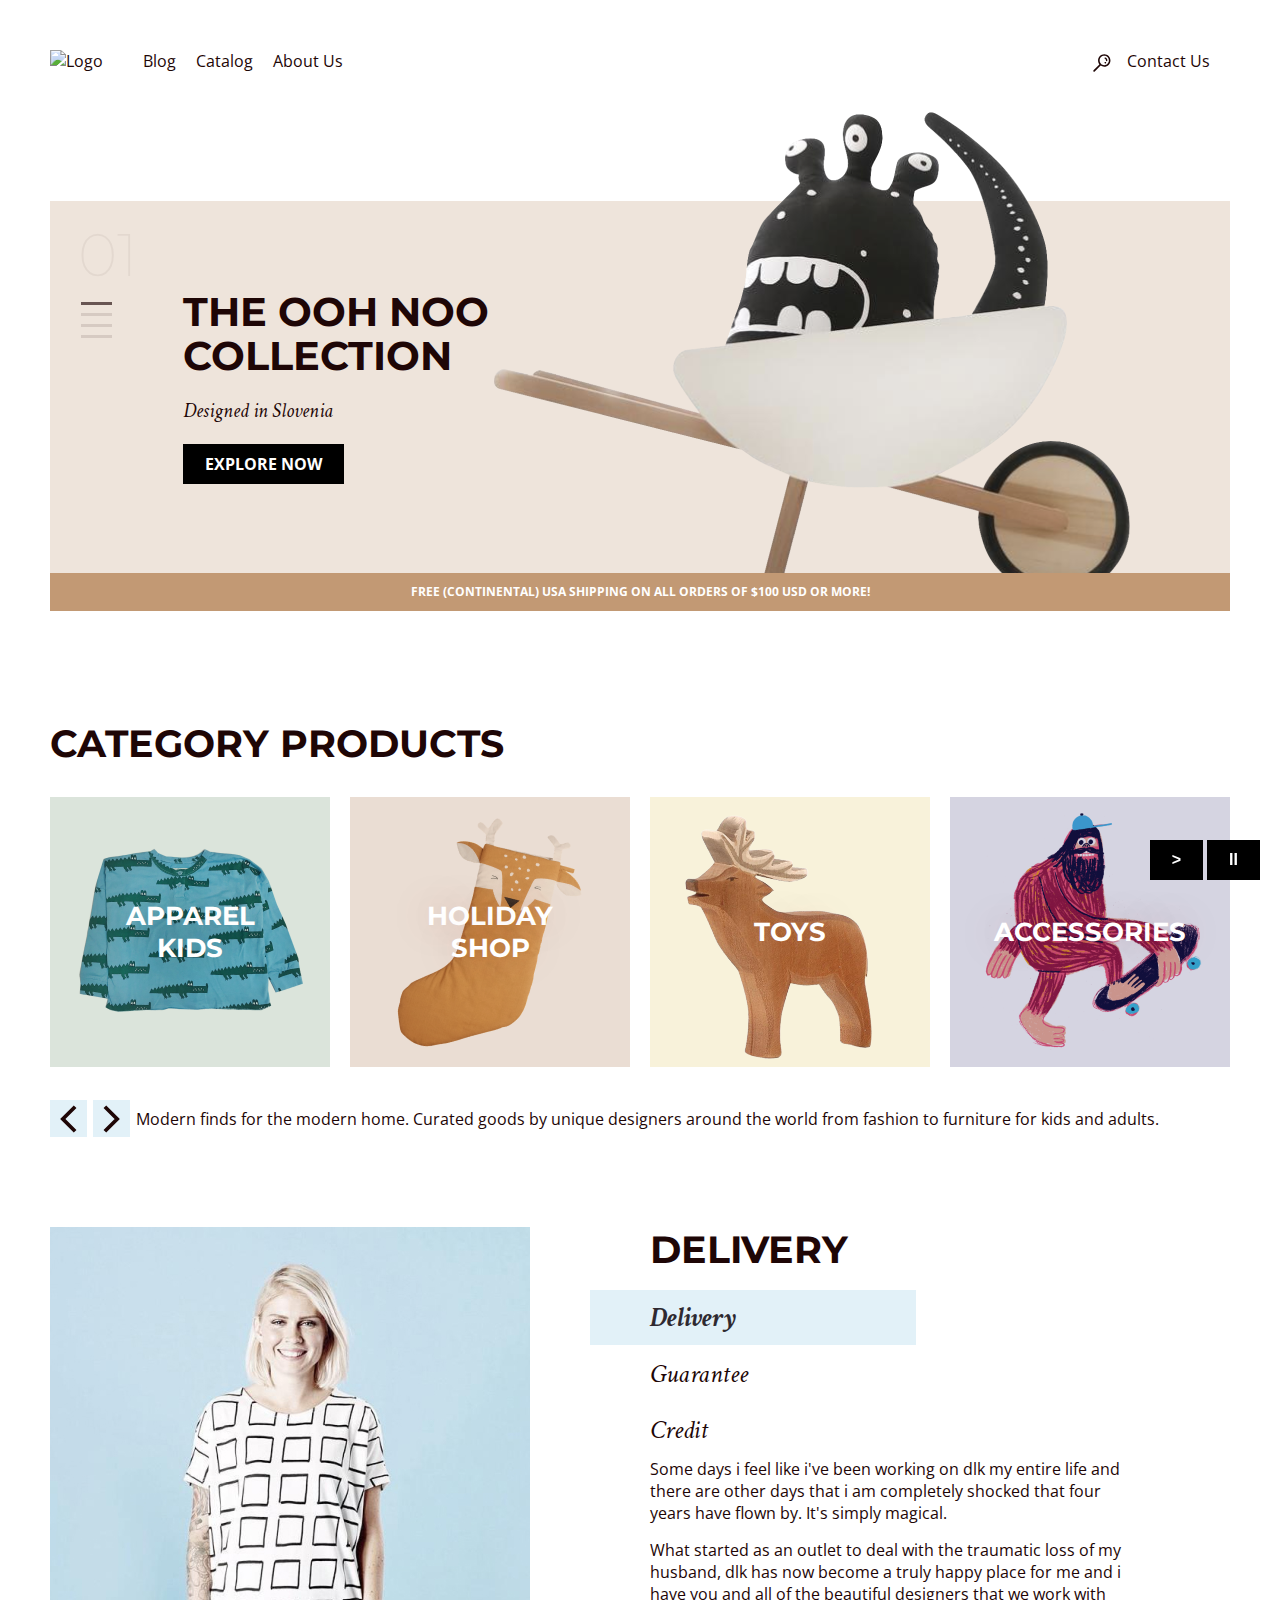
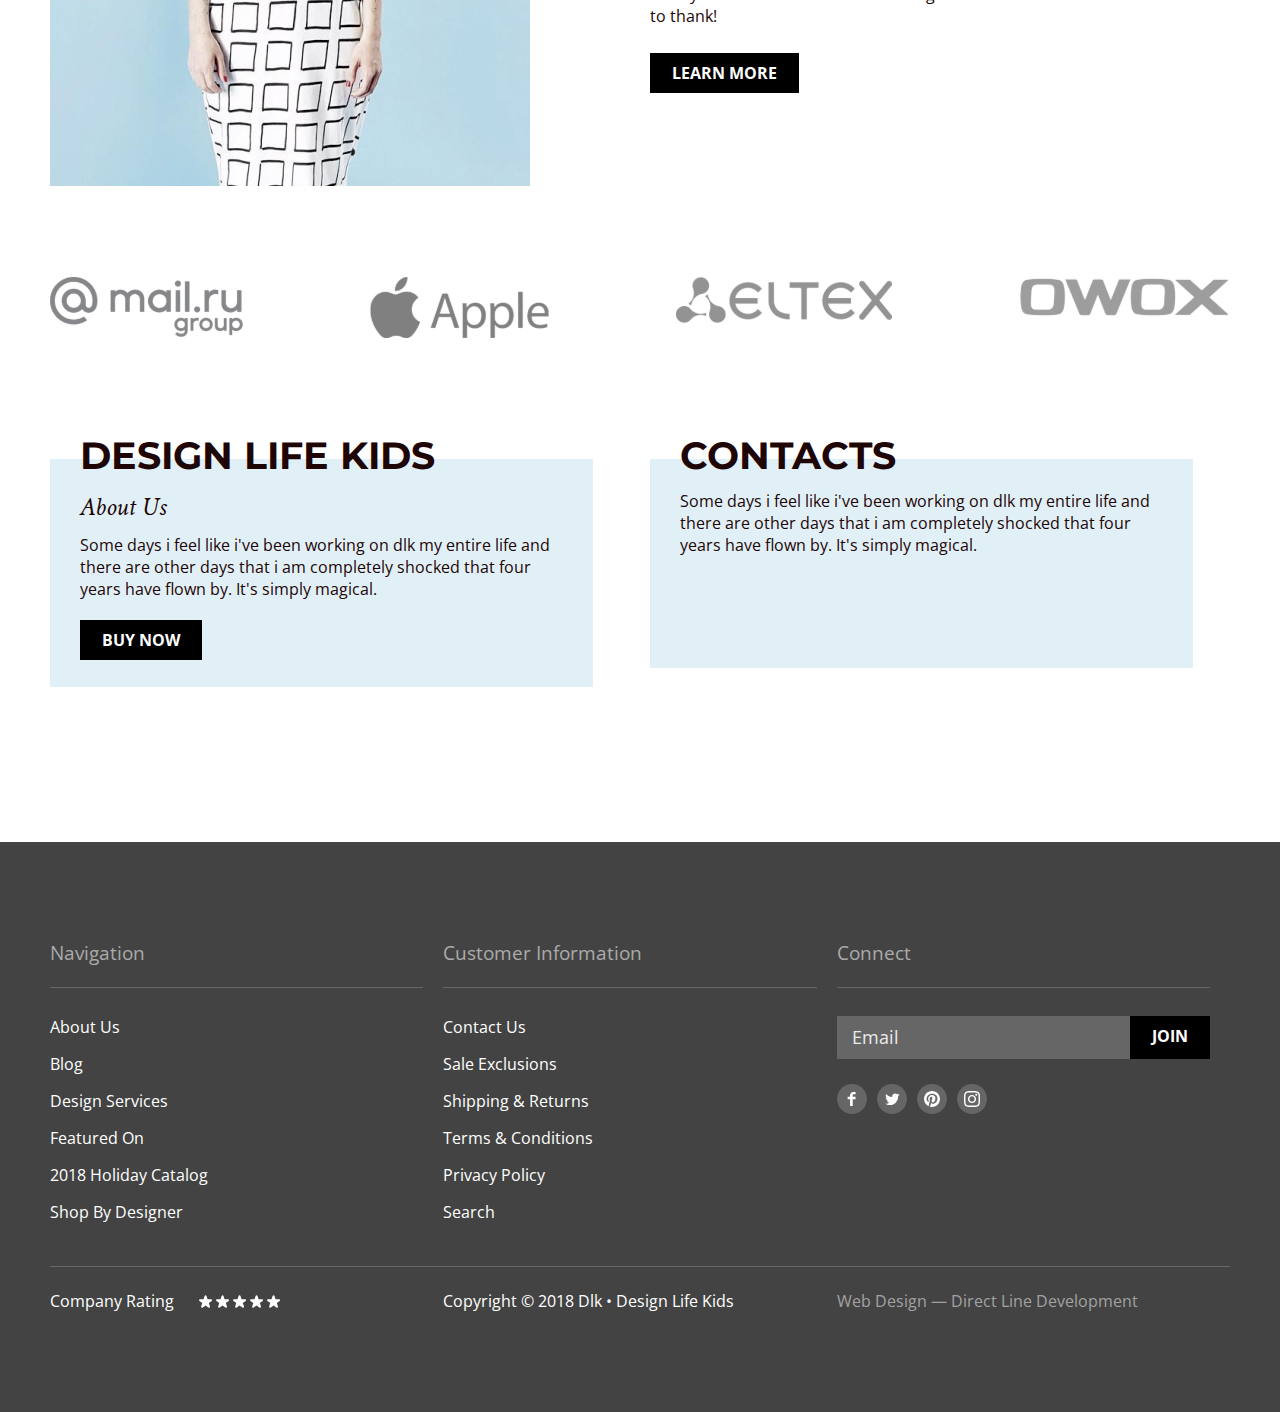
==== index.html @ c7b61eeb "Make modal alive with JS" ====
<!DOCTYPE html>
<html lang="en">
<head>
    <meta charset="UTF-8">
    <meta http-equiv="X-UA-Compatible" content="IE=edge">
    <meta name="viewport" content="width=device-width, initial-scale=1.0">
    <link rel="stylesheet" href="css/common.css">
    <link rel="stylesheet" href="css/index.css">
    <link rel="preconnect" href="https://fonts.googleapis.com">
    <link rel="preconnect" href="https://fonts.gstatic.com" crossorigin>
    <link href="https://fonts.googleapis.com/css2?family=Crimson+Text:ital@0;1&family=Montserrat:wght@200;400;700&family=Open+Sans:wght@400;700&display=swap" rel="stylesheet">
    <title>Home</title>
</head>

<body>
    <header class="header wrapper">
        <a href="/">
            <img src="img/logo.png" alt="Logo" class="logo">
        </a>
        <nav class="header__menu">
            <ul class="header__list undotted">
                <li class="header__item">
                    <a href="blog.html">Blog</a>
                </li>
                <li class="header__item">
                    <a href="catalog.html">Catalog</a>
                </li>
                <li class="header__item">
                    <a href="#">About Us</a>
                </li>
            </ul>
        </nav>
        <button class="header__search" aria-label="Search">
            <svg width="18" height="18" viewBox="0 0 18 18" fill="none" xmlns="http://www.w3.org/2000/svg">
                <path d="M11.2614 0.26001C7.83851 0.26001 5.05615 3.08001 5.05615 6.52001C5.05615 7.98001 5.55657 9.30002 6.37727 10.38L0.492277 16.32C0.151988 16.68 0.151988 17.24 0.492277 17.58C0.67243 17.76 0.892618 17.84 1.1128 17.84C1.35301 17.84 1.57319 17.76 1.75334 17.58L7.63834 11.62C8.65921 12.36 9.90026 12.78 11.2414 12.78C14.6643 12.78 17.4467 9.96001 17.4467 6.52001C17.4667 3.06001 14.6843 0.26001 11.2614 0.26001ZM11.2614 11.2C8.71926 11.2 6.65751 9.10001 6.65751 6.52001C6.65751 3.94001 8.71926 1.84001 11.2614 1.84001C13.8036 1.84001 15.8653 3.94001 15.8653 6.52001C15.8653 9.10001 13.8036 11.2 11.2614 11.2ZM14.364 6.60001C14.324 6.94001 14.0238 7.20001 13.6835 7.20001C13.6434 7.20001 13.6234 7.20001 13.5834 7.20001C13.2031 7.14001 12.9428 6.80001 12.9829 6.42001C13.123 5.38001 11.962 4.84001 11.902 4.82001C11.5617 4.66001 11.4015 4.24001 11.5617 3.90001C11.7218 3.56001 12.1221 3.40001 12.4825 3.54001C12.5625 3.56001 14.6443 4.52001 14.364 6.60001ZM12.9028 8.12001C13.0429 8.26001 13.143 8.48002 13.143 8.68002C13.143 8.90002 13.0629 9.10001 12.9028 9.24002C12.7627 9.38002 12.5425 9.48002 12.3423 9.48002C12.1422 9.48002 11.922 9.40001 11.7819 9.24002C11.6417 9.10001 11.5417 8.88002 11.5417 8.68002C11.5417 8.48002 11.6217 8.26001 11.7819 8.12001C11.922 7.98001 12.1422 7.88002 12.3423 7.88002C12.5425 7.88002 12.7427 7.96001 12.9028 8.12001Z" fill="#1E0606"/>
            </svg>
        </button>
        <a href="contact.html" class="header__item">Contact  Us</a>
    </header>

    <main>
        <section class="banner">
            <div class="wrapper">
                <div class="banner__top">
                    <p class="banner__slide-num">01</p>
                    <ul class="banner__slide-select undotted">
                        <li class="hidden-text">
                            <input type="radio" name="slide-select" id="slide1" class="banner__radio" checked="checked" aria-label="First slide">
                            <label for="slide1" class="banner__slide-label"></label>
                        </liclass=>
                        <li class="hidden-text">
                            <input type="radio" name="slide-select" id="slide2" class="banner__radio" aria-label="Second slide">
                            <label for="slide2" class="banner__slide-label"></label>
                        </li>
                        <li class="hidden-text">
                            <input type="radio" name="slide-select" id="slide3" class="banner__radio" aria-label="Third slide">
                            <label for="slide3" class="banner__slide-label"></label>
                        </li>
                        <li class="hidden-text">
                            <input type="radio" name="slide-select" id="slide4" class="banner__radio" aria-label="Fourth slide">
                            <label for="slide4" class="banner__slide-label"></label>
                        </li>
                    </ul>
                    <div class="banner__content">
                        <h1 class="banner__title">THE OOH NOO COLLECTION</h1>
                        <p class="banner__origin">Designed in Slovenia</p>
                        <a href="#" class="button">EXPLORE NOW</a>
                        <img src="img/banner.png" alt="Banner" class="banner__monster">
                    </div>
                </div>
                <div class="banner__bottom">
                    <p>
                        Free (continental) USA shipping on all orders of $100 USD or more!
                    </p>
                </div>
            </div>
        </section>

        <section class="categories wrapper">
            <h2 class="categories__title">Category Products</h2>
            <ul class="categories__list undotted">
                <li class="categories__item">
                    <a href="#" class="categories__name">APPAREL KIDS</a>
                </li>
                <li class="categories__item">
                    <a href="#" class="categories__name">HOLIDAY SHOP</a>
                </li>
                <li class="categories__item">
                    <a href="toys.html" class="categories__name">TOYS</a>
                </li>
                <li class="categories__item">
                    <a href="#" class="categories__name">ACCESSORIES</a>
                </li>
            </ul>
            <div class="categories__pagination">
                <button class="categories__button" aria-label="To left">
                    <svg width="18" height="30" viewBox="0 0 18 30" fill="none" xmlns="http://www.w3.org/2000/svg">
                        <path d="M16 2L3 15L16 28" stroke="#1E0606" stroke-width="4"/>
                    </svg>
                </button>
                <button class="categories__button" aria-label="To right">
                    <svg width="18" height="30" viewBox="0 0 18 30" fill="none" xmlns="http://www.w3.org/2000/svg">
                        <path d="M2 2L15 15L2 28" stroke="#1E0606" stroke-width="4"/>
                    </svg>
                </button>
                <p class="categories__description">Modern finds for the modern home. Curated goods by unique designers around the world from fashion to furniture for kids and adults.</p>
            </div>
        </section>

        <section class="advantages wrapper">
            <img src="img/example.jpg" alt="Be confident">
            <div class="advantages__content">
                <h2 class="advantages__title">Delivery</h2>
                <ul class="undotted">
                    <li class="advantages__item">
                        <input type="radio" name="advantages" id="delivery" class="advantages__radio" checked="checked">
                        <label for="delivery" class="advantages__label">Delivery</label>
                    </li>
                    <li class="advantages__item">
                        <input type="radio" name="advantages" id="guarantee" class="advantages__radio">
                        <label for="guarantee" class="advantages__label">Guarantee</label>
                    </li>
                    <li class="advantages__item">
                        <input type="radio" name="advantages" id="credit" class="advantages__radio">
                        <label for="credit" class="advantages__label">Credit</label>
                    </li>
                </ul>
                <div class="advantages__text">
                    <p>Some days i feel like i've been working on dlk my entire life and there are other days that i am completely shocked that four years have flown by. It's simply magical.</p>
                    <p>What started as an outlet to deal  with the traumatic loss of my husband, dlk has now become a truly happy place for me and i have you and all of the beautiful designers that we work with to thank!</p>
                </div>
                <a href="#" class="button">LEARN MORE</a>
            </div>
        </section>

        <section class="awards wrapper">
            <h3 class="awards__title hidden-text">Awards</h3>
            <ul class="awards__list undotted">
                <li class="awards__item">
                    <img src="img/award1.svg" alt="Mail.ru group">
                </li>
                <li class="awards__item">
                    <img src="img/award2.svg" alt="Apple">
                </li>
                <li class="awards__item">
                    <img src="img/award3.svg" alt="ELTEX">
                </li>
                <li class="awards__item">
                    <img src="img/award4.svg" alt="OWOX">
                </li>
            </ul>
        </section>

        <article class="information wrapper">
            <div class="information__about">
                <h2 class="information__title">Design Life Kids</h2>
                <h3 class="information__subtitle">About Us</h3>
                <p>Some days i feel like i've been working on dlk my entire life and there are other days that i am completely shocked that four years have flown by. It's simply magical.</p>
                <a href="#" class="button">buy now</a>
            </div>
            <div class="information__contacts">
                <h2 class="information__title">Contacts</h2>
                <p>Some days i feel like i've been working on dlk my entire life and there are other days that i am completely shocked that four years have flown by. It's simply magical.</p>
                    <!-- <img src="img/map.png" alt="How to find us" class="information__map"> -->
                <iframe class="information__map" title="map" src="https://www.google.com/maps/embed?pb=!1m14!1m12!1m3!1d3153.5965877215704!2d-122.41901342093415!3d37.77605630028855!2m3!1f0!2f0!3f0!3m2!1i1024!2i768!4f13.1!5e0!3m2!1sru!2sru!4v1666464718436!5m2!1sru!2sru" width="483" height="200" style="border:0;" allowfullscreen="" loading="lazy" referrerpolicy="no-referrer-when-downgrade"></iframe>
            </div>
        </article>
    </main>

    <footer class="footer">
        <div class="wrapper">
            <div class="footer__top">
                <nav class="footer__column">
                    <h3 class="footer__title">Navigation</h3>
                    <ul class="footer__list undotted">
                        <li class="footer__item">
                            <a href="#">About Us</a>
                        </li>
                        <li class="footer__item">
                            <a href="#">Blog</a>
                        </li>
                        <li class="footer__item">
                            <a href="#">Design Services</a>
                        </li>
                        <li class="footer__item">
                            <a href="#">Featured On</a>
                        </li>
                        <li class="footer__item">
                            <a href="#">2018 Holiday Catalog</a>
                        </li>
                        <li class="footer__item">
                            <a href="#">Shop By Designer</a>
                        </li>
                    </ul>
                </nav>
                <nav class="footer__column">
                    <h3 class="footer__title">Customer Information</h3>
                    <ul class="footer__list undotted">
                        <li class="footer__item">
                            <a href="#">Contact Us</a>
                        </li>
                        <li class="footer__item">
                            <a href="#">Sale Exclusions</a>
                        </li>
                        <li class="footer__item">
                            <a href="#">Shipping & Returns</a>
                        </li>
                        <li class="footer__item">
                            <a href="#">Terms & Conditions</a>
                        </li>
                        <li class="footer__item">
                            <a href="#">Privacy Policy</a>
                        </li>
                        <li class="footer__item">
                            <a href="#">Search</a>
                        </li>
                    </ul>
                </nav>
                <div class="footer__column">
                    <h3 class="footer__title">Connect</h4>
                    <div class="footer__join">
                        <input type="email" name="joi" id="join" placeholder="Email" class="footer__input">
                        <a href="#" class="button">Join</a>
                    </div>
                    <ul class="footer__communities undotted">
                        <li class="footer__social">
                            <a href="#">
                                <img src="img/facebook.svg" alt="Facebook">
                            </a>
                        </li>
                        <li class="footer__social">
                            <a href="#">
                                <img src="img/twitter.svg" alt="Twitter">
                            </a>
                        </li>
                        <li class="footer__social">
                            <a href="#">
                                <img src="img/pinterest.svg" alt="Pinterest">
                            </a>
                        </li>
                        <li class="footer__social">
                            <a href="#">
                                <img src="img/instagram.svg" alt="Instagram">
                            </a>
                        </li>
                    </ul>
                </div>
            </div>
            <div class="footer__bottom">
                <div class="footer__column">
                    <div class="footer__rating">
                        <input class="footer__stars-radio" id="star-rating-5" type="radio" name="rating" value="1" aria-label="One star">
                        <label class="footer__star" for="star-rating-5">
                            <svg width="14" height="13" viewBox="0 0 14 13" fill="none" xmlns="http://www.w3.org/2000/svg">
                                <path d="M5.60845 0.927052C5.9078 0.0057416 7.21121 0.00574088 7.51056 0.927052L8.58013 4.21885H12.0413C13.0101 4.21885 13.4128 5.45846 12.6291 6.02786L9.82895 8.06231L10.8985 11.3541C11.1979 12.2754 10.1434 13.0415 9.35968 12.4721L6.55951 10.4377L3.75934 12.4721C2.97563 13.0415 1.92115 12.2754 2.2205 11.3541L3.29007 8.06231L0.4899 6.02787C-0.293814 5.45846 0.108961 4.21885 1.07768 4.21885H4.53888L5.60845 0.927052Z" fill="#FFFFFF";/>
                            </svg>
                        </label>
                        <input class="footer__stars-radio" id="star-rating-4" type="radio" name="rating" value="4" aria-label="Two stars">
                        <label class="footer__star" for="star-rating-4">
                            <svg width="14" height="13" viewBox="0 0 14 13" fill="none" xmlns="http://www.w3.org/2000/svg">
                                <path d="M5.60845 0.927052C5.9078 0.0057416 7.21121 0.00574088 7.51056 0.927052L8.58013 4.21885H12.0413C13.0101 4.21885 13.4128 5.45846 12.6291 6.02786L9.82895 8.06231L10.8985 11.3541C11.1979 12.2754 10.1434 13.0415 9.35968 12.4721L6.55951 10.4377L3.75934 12.4721C2.97563 13.0415 1.92115 12.2754 2.2205 11.3541L3.29007 8.06231L0.4899 6.02787C-0.293814 5.45846 0.108961 4.21885 1.07768 4.21885H4.53888L5.60845 0.927052Z" fill="#FFFFFF";/>
                            </svg>
                        </label>
                        <input class="footer__stars-radio" id="star-rating-3" type="radio" name="rating" value="3" aria-label="Three stars">
                        <label class="footer__star" for="star-rating-3">
                            <svg width="14" height="13" viewBox="0 0 14 13" fill="none" xmlns="http://www.w3.org/2000/svg">
                                <path d="M5.60845 0.927052C5.9078 0.0057416 7.21121 0.00574088 7.51056 0.927052L8.58013 4.21885H12.0413C13.0101 4.21885 13.4128 5.45846 12.6291 6.02786L9.82895 8.06231L10.8985 11.3541C11.1979 12.2754 10.1434 13.0415 9.35968 12.4721L6.55951 10.4377L3.75934 12.4721C2.97563 13.0415 1.92115 12.2754 2.2205 11.3541L3.29007 8.06231L0.4899 6.02787C-0.293814 5.45846 0.108961 4.21885 1.07768 4.21885H4.53888L5.60845 0.927052Z" fill="#FFFFFF";/>
                            </svg>
                        </label>
                        <input class="footer__stars-radio" id="star-rating-2" type="radio" name="rating" value="2" aria-label="Four stars">
                        <label class="footer__star" for="star-rating-2">
                            <svg width="14" height="13" viewBox="0 0 14 13" fill="none" xmlns="http://www.w3.org/2000/svg">
                                <path d="M5.60845 0.927052C5.9078 0.0057416 7.21121 0.00574088 7.51056 0.927052L8.58013 4.21885H12.0413C13.0101 4.21885 13.4128 5.45846 12.6291 6.02786L9.82895 8.06231L10.8985 11.3541C11.1979 12.2754 10.1434 13.0415 9.35968 12.4721L6.55951 10.4377L3.75934 12.4721C2.97563 13.0415 1.92115 12.2754 2.2205 11.3541L3.29007 8.06231L0.4899 6.02787C-0.293814 5.45846 0.108961 4.21885 1.07768 4.21885H4.53888L5.60845 0.927052Z" fill="#FFFFFF";/>
                            </svg>
                        </label>
                        <input class="footer__stars-radio" id="star-rating-1" type="radio" name="rating" value="1" aria-label="Five stars">
                        <label class="footer__star" for="star-rating-1">
                            <svg width="14" height="13" viewBox="0 0 14 13" fill="none" xmlns="http://www.w3.org/2000/svg">
                                <path d="M5.60845 0.927052C5.9078 0.0057416 7.21121 0.00574088 7.51056 0.927052L8.58013 4.21885H12.0413C13.0101 4.21885 13.4128 5.45846 12.6291 6.02786L9.82895 8.06231L10.8985 11.3541C11.1979 12.2754 10.1434 13.0415 9.35968 12.4721L6.55951 10.4377L3.75934 12.4721C2.97563 13.0415 1.92115 12.2754 2.2205 11.3541L3.29007 8.06231L0.4899 6.02787C-0.293814 5.45846 0.108961 4.21885 1.07768 4.21885H4.53888L5.60845 0.927052Z" fill="#FFFFFF";/>
                            </svg>
                        </label>
                        <p class="footer__rating-text">Company Rating</p>
                    </div>
                </div>
                <div class="footer__column">
                    <p>Copyright © 2018 Dlk • Design Life Kids</p>
                </div>
                <div class="footer__column">
                    <a href="#" class="footer__reference">Web Design — Direct Line Development</a>
                </div>
            </div>
        </div>
    </footer>
    <div class="bg-music">
        <audio type="audio/mp3" id="player" autoplay loop>
            <source src="media/bgmusic.mp3" type="audio/mpeg">
            Тег audio не поддерживается вашим браузером.
        </audio>
        <div class="bg-music__controls">
            <button class="bg-music__play button" onclick="document.getElementById('player').play()">></button>
            <button class="bg-music__pause button" onclick="document.getElementById('player').pause()">II</button>
            <!-- <button class="bg-music__volup" onclick="document.getElementById('player').volume+=0.1">VOL+</button>
            <button class="bg-music__voldown" onclick="document.getElementById('player').volume-=0.1">VOL-</button> -->
        </div> 
    </div>
    <div class="modal">
        <form action="#" class="modal__form">
            <div class="input-wrapper">
                <label for="input-name" placeholder="Ivan Ivanov">Name</label>
                <input type="text" id="input-name" placeholder="Ivan Ivanov">
            </div>

            <div class="field-2-column">
                <div class="input-wrapper">
                    <label for="input-phone">Phone</label>
                    <input type="tel" id="input-phone">
                </div>

                <div class="input-wrapper">
                    <label for="input-email">Email</label>
                    <input type="email" id="input-email">
                </div>
            </div>

            <div class="input-wrapper">
                <label for="textarea">Message</label>
                <textarea id="textarea" cols="30" rows="5"></textarea>
            </div>

            <div class="input-wrapper input-wrapper_horizontal">
                <input type="checkbox" name="input-agree" id="agree" class="checkbox-input">
                <label for="agree" class="checkbox-label">By clicking on the button, you consent to the processing of your personal data</label>
            </div>
            
            <button class="button" type="submit">SUBMIT</button>

            <button class="close">
                <svg width="15" height="15" viewBox="0 0 15 15" fill="none" xmlns="http://www.w3.org/2000/svg">
                    <path d="M2.21902 14.6113C1.70029 15.1295 0.893368 15.1295 0.374636 14.6113C0.11527 14.3522 -6.13512e-07 14.0355 -5.9841e-07 13.69C-5.83308e-07 13.3445 0.11527 13.0278 0.374636 12.7687L5.64841 7.5L0.374637 2.23127C0.115271 1.97215 -7.23629e-08 1.65547 -5.72611e-08 1.30998C-4.21593e-08 0.964491 0.115271 0.647806 0.374637 0.388689C0.893369 -0.129545 1.70029 -0.129545 2.21902 0.388689L7.4928 5.65738L12.7666 0.38869C13.2853 -0.129545 14.0922 -0.129545 14.611 0.38869C15.1297 0.906924 15.1297 1.71304 14.611 2.23127L9.33718 7.5L14.611 12.7687C15.1297 13.287 15.1297 14.0931 14.611 14.6113C14.0922 15.1295 13.2853 15.1295 12.7666 14.6113L7.4928 9.34258L2.21902 14.6113Z" fill="white"/>
                </svg>                    
            </button>

            <script src="js/modal.js"></script>

        </form>
    </div>
</body>
</html>
---- css/common.css ----
* {
    box-sizing: border-box;
}

a {
    text-decoration: none;
    color: #1E0606;
}

h1,
h2,
h3,
h4,
p {
    margin: 0;
}

body {
    font-family: 'Open Sans', 'Arial', sans-serif;
    font-weight: 400;
    font-size: 16px;
    line-height: 22px;
    color: #1E0606;
    margin: 0;
}

.undotted {
    list-style-type: none;
    margin: 0;
    padding: 0;
}

.hidden-text {
    font-size: 0;
    line-height: 0;
}

.wrapper {
    max-width: 1180px;
    width: 100%;
    margin: 0 auto;
}

.header {
    display: flex;
    align-items: center;
    margin: 50px auto 60px;
}

.header__menu {
    margin: 0 auto 0 40px;
}

.header__list {
    display: flex;
}

.header__item {
    margin-right: 20px;
}

.header__search {
    margin-right: 23px;
    background-color: transparent;
    border: none;
    width: 17px;
    height: 17px;
    cursor: pointer;
}

.breadcrumb {
    display: flex;
    flex-direction: column;
}

.breadcrumb__title {
    font-family: 'Montserrat';
    font-weight: 700;
    font-size: 40px;
    line-height: 49px;
    text-transform: uppercase;
    margin-bottom: 15px;
}

.breadcrumb__list {
    display: flex;
    margin-bottom: 50px;
}

.breadcrumb__item {
    font-family: 'Crimson Text';
    font-style: italic;
    font-weight: 400;
    font-size: 20px;
    line-height: 26px;
    padding-right: 28px;
    margin-right: 20px;
    position: relative;
}

.breadcrumb__item::after {
    content: url('data:image/svg+xml; utf8, <svg width="8" height="12" viewBox="0 0 8 12" fill="none" xmlns="http://www.w3.org/2000/svg"><path fill-rule="evenodd" clip-rule="evenodd" d="M1.31229 0L0 1.17735L5.37541 6L0 10.8227L1.31229 12L8 6L1.31229 0Z" fill="%231E0606"/></svg>');
    position: absolute;
    top: 0;
    right: 0;
}

.breadcrumb__item:last-child {
    opacity: 0.5;
}

.breadcrumb__item:last-child:after {
    display: none;
}

.button {
    background: #000000;
    color: #fff;
    display: inline-block;
    padding: 9px 22px;
    font-weight: 700;
    font-size: 16px;
    line-height: 22px;
    text-align: center;
    text-decoration: none;
    text-transform: uppercase;
    border: none;
    cursor: pointer;
}

.button:hover {
    background: #C29974;
}

.button:active {
    background: #CFAF91;
}

.button:disabled {
    background: #C7C1C1;
}

.categories__title {
    font-family: 'Montserrat';
    font-weight: 700;
    font-size: 38px;
    line-height: 46px;
    text-transform: uppercase;
    margin: 0px 0px 30px;
}

.categories__name:hover {
    text-decoration: underline;
}

.categories__list {
    display: flex;
    margin-bottom: 33px;
}

.categories__item {
    margin-right: 20px;
    display: flex;
    align-items: center;
    justify-content: center;
    width: 280px;
    height: 270px;
    position: relative;
}

.categories__item::after {
    content: "";
    display: block;
    position: absolute;
    width: 100%;
    height: 100%;
    background-repeat: no-repeat;
    background-position: 50%;
}

.categories__item:first-child::after {
    background-image: url("../img/categories1.png");
    background-color: #DBE4DB;
    background-blend-mode: multiply;
    z-index: -1;
}

.categories__item:nth-child(2)::after {
    background-image: url("../img/categories2.png");
    background-color: #EADDD3;
    background-blend-mode: multiply;
    z-index: -1;
}

.categories__item:nth-child(3)::after {
    background-image: url("../img/categories3.png");
    background-color: #F8F2DA;
    z-index: -1;
}

.categories__item:nth-child(4)::after {
    background-image: url("../img/categories4.png");
    background-color: #D5D4E1;
    background-blend-mode: multiply;
    z-index: -1;
}

.categories__item:nth-child(5)::after {
    background-image: url("../img/categories5.png");
    background-color: #F3D0DB;
    background-blend-mode: multiply;
    z-index: -1;
}

.categories__item:nth-child(6)::after {
    background-image: url("../img/categories6.png");
    background-color: #E5EAF8;
    background-blend-mode: multiply;
    z-index: -1;
}

.categories__item:last-child {
    margin-right: 0;
}

.categories__name {
    font-family: 'Montserrat';
    font-weight: 700;
    font-size: 26px;
    line-height: 32px;
    text-align: center;
    text-transform: uppercase;
    color: #FFFFFF;
    text-shadow: 0px 0px 40px rgba(147, 3, 3, 0.25);
    max-width: 200px;
    /* z-index: 2; */
}

.footer {
    background: #434343;
    padding: 100px 0 100px;
    position: relative;
}

.footer a, 
.footer p {
    color: #FFFFFF;
}

.footer__title {
    font-weight: 400;
    line-height: 22px;
    color: #AAAAAA;
    position: relative;
    border-bottom: 1px solid #666666;
    padding-bottom: 23px;
    margin-bottom: 28px;
}

/* Увеличим вес */
.footer__reference.footer__reference {
    color:#A2A2A2;
}

.footer__column,
.footer__rating,
.footer__stars,
.footer__communities,
.footer__join,
.footer__top,
.footer__bottom {
    display: flex;
}

.footer__column {
    position: relative;
    flex-direction: column;
    width: 380px;
    margin-right: 20px;
}

.footer__bottom {
    padding-top: 23px;
    border-top: 1px solid #666666;
}

.footer__item {
    margin-bottom: 15px;
}

.footer__join {
    margin-bottom: 25px;
}

.footer__reference {
    position: absolute;
    bottom: 0;
}

.footer__social {
    margin-right: 10px;
    cursor: pointer;
}

.footer__rating {
    display: flex;
    flex-direction: row-reverse;
    margin-right: auto;
}

.footer__star {
    margin-right: 3px;

    /* По-другому не хотят стоять ровно */
    display: flex;
    align-items: center;
}

.footer__stars-radio:checked ~ .footer__star path
{
    fill: #C29974;
}

.footer__star.footer__star:hover path,
.footer__star:hover ~ .footer__star path
{
    fill: #836E5B;
}

.footer__list {
    margin-bottom: 28px;
}

.footer__rating-text {
    margin-right: 25px;
}

.footer__stars-radio:checked ~ .footer__rating-text {
    color: #C29974;
}

.footer__star:hover ~ .footer__rating-text,
.footer__rating-text:hover {
    color: #836E5B;
}

.footer__stars-radio:focus + .footer__star {
    outline: auto;
}

.footer__input {
    width: 100%;
    background-color: #666666;
    color: #EBEBEB;
    border: none;
    padding: 9px 15px;
}

.footer__input:focus {
    outline: none;
    outline: 1px solid #FFFDFD;
}

.footer__input::placeholder {
    color: #EBEBEB;
}

.header__search:hover,
.logo:hover,
.header__item:hover,
.footer__social:hover,
.footer__item:hover {
    opacity: 0.5;
}

.header__search:active,
.logo:active,
.header__item:active,
.footer__social:active,
.footer__item:active {
    opacity: 0.25;
}

.field-2-column {
    display: flex;
    justify-content: space-between;
}

input[type="radio"],
input[type="checkbox"] {
    width: 0;
    height: 0;
    position: absolute;
    opacity: 0;
}

.checkbox-label,
.radio-label {
    position: relative;
    padding-left: 35px;
    cursor: pointer;
}

.checkbox-label:before,
.checkbox-label:after,
.radio-label:before,
.radio-label:after {
    content: '';
    display: block;
    position: absolute;
}

.radio-label:before,
.radio-label:after {
    border-radius: 50%;
}

.checkbox-label:before,
.radio-label:before {
    bottom: 0;
    left: 0;
    width: 17px;
    height: 17px;
    border: 2px solid #C29974;
    border-radius: 3px;
}

.radio-label:before {
    width: 18px;
    height: 18px;
    border-radius: 100%;
}

.checkbox-label:after {
    content: url('data:image/svg+xml; utf8, <svg width="15" height="15" viewBox="0 0 15 15" fill="none" xmlns="http://www.w3.org/2000/svg"><mask id="path-1-inside-1_30016_2118" fill="white"><path fill-rule="evenodd" clip-rule="evenodd" d="M14.0995 0.27329C14.7769 0.645909 15.0241 1.49719 14.6515 2.17468L8.33975 13.6505C7.57502 15.0409 5.60377 15.1135 4.73896 13.783L0.825952 7.76298C0.404568 7.11469 0.588506 6.24755 1.23679 5.82617C1.88507 5.40479 2.75221 5.58872 3.17359 6.23701L6.44962 11.277L12.1981 0.825306C12.5707 0.147817 13.422 -0.0993293 14.0995 0.27329Z"/></mask><path d="M14.6515 2.17468L17.1049 3.52405L17.1049 3.52405L14.6515 2.17468ZM14.0995 0.27329L15.4488 -2.18011L15.4488 -2.18012L14.0995 0.27329ZM8.33975 13.6505L10.7932 14.9999L10.7932 14.9999L8.33975 13.6505ZM4.73896 13.783L2.39132 15.309L2.39132 15.309L4.73896 13.783ZM0.825952 7.76298L-1.52169 9.28894H-1.52169L0.825952 7.76298ZM1.23679 5.82617L2.76276 8.17381L2.76276 8.17381L1.23679 5.82617ZM3.17359 6.23701L5.52124 4.71104L3.17359 6.23701ZM6.44962 11.277L4.10197 12.803L6.64993 16.7229L8.90302 12.6264L6.44962 11.277ZM12.1981 0.825306L9.74467 -0.524069L9.74467 -0.524067L12.1981 0.825306ZM17.1049 3.52405C18.2227 1.49158 17.4813 -1.06226 15.4488 -2.18011L12.7501 2.72669C12.0726 2.35408 11.8255 1.5028 12.1981 0.825306L17.1049 3.52405ZM10.7932 14.9999L17.1049 3.52405L12.1981 0.825305L5.88634 12.3012L10.7932 14.9999ZM2.39132 15.309C4.40921 18.4134 9.0088 18.2442 10.7932 14.9999L5.88634 12.3012C6.14125 11.8377 6.79833 11.8135 7.0866 12.257L2.39132 15.309ZM-1.52169 9.28894L2.39132 15.309L7.0866 12.257L3.17359 6.23701L-1.52169 9.28894ZM-0.289177 3.47853C-2.23403 4.74268 -2.78584 7.34409 -1.52169 9.28894L3.17359 6.23701C3.59498 6.88529 3.41104 7.75243 2.76276 8.17381L-0.289177 3.47853ZM5.52124 4.71104C4.25708 2.76619 1.65567 2.21438 -0.289178 3.47853L2.76276 8.17381C2.11447 8.5952 1.24734 8.41126 0.825952 7.76298L5.52124 4.71104ZM8.79726 9.75107L5.52124 4.71104L0.825952 7.76298L4.10197 12.803L8.79726 9.75107ZM9.74467 -0.524067L3.99621 9.92767L8.90302 12.6264L14.6515 2.17468L9.74467 -0.524067ZM15.4488 -2.18012C13.4164 -3.29797 10.8625 -2.55653 9.74467 -0.524069L14.6515 2.17468C14.2789 2.85217 13.4276 3.09931 12.7501 2.72669L15.4488 -2.18012Z" fill="%23C29974" mask="url(%23path-1-inside-1_30016_2118)"/></svg>');
    bottom: 0;
    left: 4px;
    opacity: 0;
}

.radio-label:after {
    content: url('data:image/svg+xml; utf8, <svg width="12" height="12" viewBox="0 0 12 12" fill="none" xmlns="http://www.w3.org/2000/svg"><circle cx="6" cy="6" r="5" fill="%23C29974" stroke="%23C29974" stroke-width="2"/></svg>');
    bottom: 0;
    left: 5px;
    opacity: 0;
}

.checkbox-input:checked + .checkbox-label::after,
.radio-input:checked + .radio-label::after {
    opacity: 1;
}

.checkbox-input:focus-visible + .checkbox-label,
.radio-input:focus-visible + .radio-label {
    outline: auto;
}

input,
textarea {
    resize: none;
    outline: none;
    background: #FFFFFF;
    border: 1px solid rgba(0, 0, 0, 0.2);
    padding: 14px 20px 11px;
    font-size: 18px;
    line-height: 25px;

    /* Перебивается встроенным textarea стилем, добавил явно */
    font-family: 'Open Sans', 'Arial', sans-serif;
}

input::placeholder,
textarea::placeholder {
    color: #1E0606;
}

input:focus,
textarea:focus {
    outline: 1px solid #C29974;
}

.input-wrapper {
    display: flex;
    flex-direction: column;
    margin-bottom: 20px;
    margin-right: 20px;
}

.input-wrapper_horizontal {
    flex-direction: row;
}

fieldset {
    border: none;
    padding: 0;
    margin: 0;
}

legend {
    margin-bottom: 15px;
}

label {
    font-size: 14px;
    line-height: 19px
}

.pagination {
    display: flex;
    margin-bottom: 60px;
}

.pagination-pages {
    display: flex;
    margin: 0 auto;
}

.pagination-button {
    border: none;
    cursor: pointer;
    background: none;
}

.pagination-button:hover path {
    stroke: #C29974;
}

.pagination-button:active path {
    stroke: #D4B79E;
}

.pagination-link {
    font-family: 'Montserrat';
    font-weight: 700;
    line-height: 20px;
    text-transform: uppercase;
    margin-right: 64px;
}

.pagination-link:last-child {
    margin-right: 0;
}

.pagination-link:first-child a {
    /* Красим просто для красоты */
    color: #C29974;
}
---- css/index.css ----
.banner .wrapper {
    /* background-image: url("../img/banner.png"); */
    /* background-position: top right 100px;
    background-repeat: no-repeat; */
    position: relative;
    top: -20px;
    padding-top: 89px;
}

/* .banner .wrapper::after {
    content: "";
    display: block;
    position: absolute;
    width: 1180px;
    height: 411px;
    top: 89px;
    left: 0;
    background-repeat: no-repeat;
    background-color: #EEE4DB;
    z-index: -2;
} */

.banner__title {
    font-family: 'Montserrat';
    font-weight: 700;
    font-size: 40px;
    line-height: 110%;
    margin-bottom: 20px;
    width: 40%;
}

.banner__origin {
    font-family: 'Crimson Text';
    font-style: italic;
    font-size: 20px;
    line-height: 26px;
    margin-bottom: 20px;
}

.banner__monster {
    position: absolute;
    top: -89px;
    right: 100px;
}

.banner__top {
    position: relative;
    background-color: #EEE4DB;
    padding-top: 89px;
    padding-bottom: 89px;
}

.banner__bottom {
    font-family: 'Open Sans';
    font-weight: 700;
    font-size: 12px;
    line-height: 16px;
    text-align: center;
    text-transform: uppercase;
    color: #FFFFFF;
    padding: 11px 0;
    margin-bottom: 90px;
    background-color: #C29974;
}

.banner__content {
    margin-left: 133px;
}

.banner__slide-num {
    position: absolute;
    top: 17px;
    left: 28px;
    font-family: 'Montserrat';
    font-style: normal;
    font-weight: 200;
    font-size: 60px;
    line-height: 73px;
    color: rgba(30, 6, 6, 0.05);
}

.banner__slide-select {
    display: flex;
    flex-direction: column;
    position: absolute;
    top: 101px;
}

.banner__slide-label {
    margin-bottom: 11px;
    display: block;
    position: relative;
    cursor: pointer;
}

.banner__slide-label::before {
    content: "";
    display: block;
    position: absolute;
    top: 0;
    left: 31px;
    width: 31px;
    height: 3px;
    background: #D6CAC2;
}

.banner__slide-label::after {
    content: "";
    display: block;
    position: absolute;
    top: 0;
    left: 31px;
    width: 31px;
    height: 3px;
    background: rgba(30, 6, 6, 0.6);
    opacity: 0;
}

.banner__slide-label:hover::after {
    content: "";
    display: block;
    position: absolute;
    top: 0;
    left: 31px;
    width: 31px;
    height: 3px;
    opacity: 1;
    background-color: #725F5B;
}

.banner__radio:checked + .banner__slide-label::after {
    opacity: 1;
}

.banner__radio:focus + .banner__slide-label {
    outline: auto;
}

.categories__pagination {
    display: flex;
    align-items: center;
    margin-bottom: 90px;
}


.categories__button {
    width: 37px;
    height: 37px;
    background: rgba(112, 187, 220, 0.2);
    padding: 4px 10px;
    border: none;
    cursor: pointer;
    display: flex;
    align-items: center;
    justify-content: center;
}

.categories__description {
    margin: 0;
}

.categories__button {
    margin-right: 6px;
}

.categories__button:hover path {
    stroke: #C29974
}

.categories__button:active path {
    stroke: #D4B79E
}

.advantages {
    display: flex;
    margin-bottom: 91px;
}

.advantages__title {
    font-family: 'Montserrat';
    font-style: normal;
    font-weight: 700;
    font-size: 38px;
    line-height: 46px;
    text-transform: uppercase;
    margin-bottom: 17px;
}

.advantages img {
    margin-right: 120px;
}

.advantages__item {
    padding: 11px 0 11px;
    position: relative;
}

.advantages__label {
    font-family: 'Crimson Text';
    font-style: italic;
    font-weight: 400;
    font-size: 26px;
    line-height: 34px;
    cursor: pointer;
}

.advantages__label::after {
    content: "";
    display: block;
    position: absolute;
    top: 0;
    left: -60px;
    width: 326px;
    height: 55px;
    background: rgba(112, 187, 220, 0.2);
    opacity: 0;
}

.advantages__radio:checked + .advantages__label::after {
    opacity: 1;
}

.advantages__radio:focus-visible + .advantages__label::after {
    outline: auto;
}

.advantages__radio:checked + .advantages__label {
    font-weight: 700;
}

.advantages p {
    margin-bottom: 15px;
}

.advantages__text {
    margin-bottom: 26px;
    max-width: 480px;
}

.awards {
    margin-bottom: 90px;
}

.awards__list {
    display: flex;
    justify-content: space-between;
    margin-bottom: 90px;
}

.information {
    display: flex;
    align-items: flex-start;
}

.information p {
    max-width: 483px;
    margin-bottom: 20px;
}

.information__about,
.information__contacts {
    padding: 0 30px;
    position: relative;
    margin-top: 26px;
    padding-top: 31px;
    background: #E1F0F7;
}

.information__about {
    margin-right: 57px;
    padding-bottom: 27px;
    margin-bottom: 155px;
}

.information__contacts {
    padding-bottom: 82px;
    margin-bottom: 174px;
}

.information__title {
    font-family: 'Montserrat';
    font-weight: 700;
    font-size: 38px;
    line-height: 46px;
    text-transform: uppercase;
    margin-bottom: 10px;
    position: absolute;
    top: -26px;
}

.information__subtitle {
    font-family: 'Crimson Text';
    font-style: italic;
    font-weight: 400;
    font-size: 26px;
    line-height: 34px;
    margin-bottom: 10px;
}

.information__contacts .information__title {
    margin-bottom: 20px;
}

.information__contacts p {
    margin-bottom: 30px;
}

.information__map {
    position: absolute;
}

.bg-music {
    position: relative;
}

.bg-music__controls {
    position: fixed;
    bottom: 20px;
    right: 20px;
}

.modal {
    justify-content: center;
    align-items: center;
    position: fixed;
    width: 100%;
    height: 100%;
    top: 0;
    left: 0;
    background: rgba(125, 151, 218, 0.8);
    display: none;
}

.modal__form {
    position: relative;
    background: #E5EAF8;
    padding: 42px 40px;
}

.modal-show {
    display: flex;
}

.close {
    background: none;
    border: none;
    cursor: pointer;
    position: absolute;
    top: 0;
    right: -25px;
    padding: 0;
}

/* Modal Header */
.modal-header {
    padding: 2px 16px;
    background-color: #5cb85c;
    color: white;
  }
  
  /* Modal Body */
  .modal-body {padding: 2px 16px;}
  
  /* Modal Footer */
  .modal-footer {
    padding: 2px 16px;
    background-color: #5cb85c;
    color: white;
  }
  
  /* Modal Content */
  .modal-content {
    position: relative;
    background-color: #fefefe;
    margin: auto;
    padding: 0;
    border: 1px solid #888;
    width: 80%;
    box-shadow: 0 4px 8px 0 rgba(0,0,0,0.2),0 6px 20px 0 rgba(0,0,0,0.19);
    animation-name: animatetop;
    animation-duration: 0.4s
  }
  
  /* Add Animation */
  @keyframes animatetop {
    from {top: -300px; opacity: 0}
    to {top: 0; opacity: 1}
  }
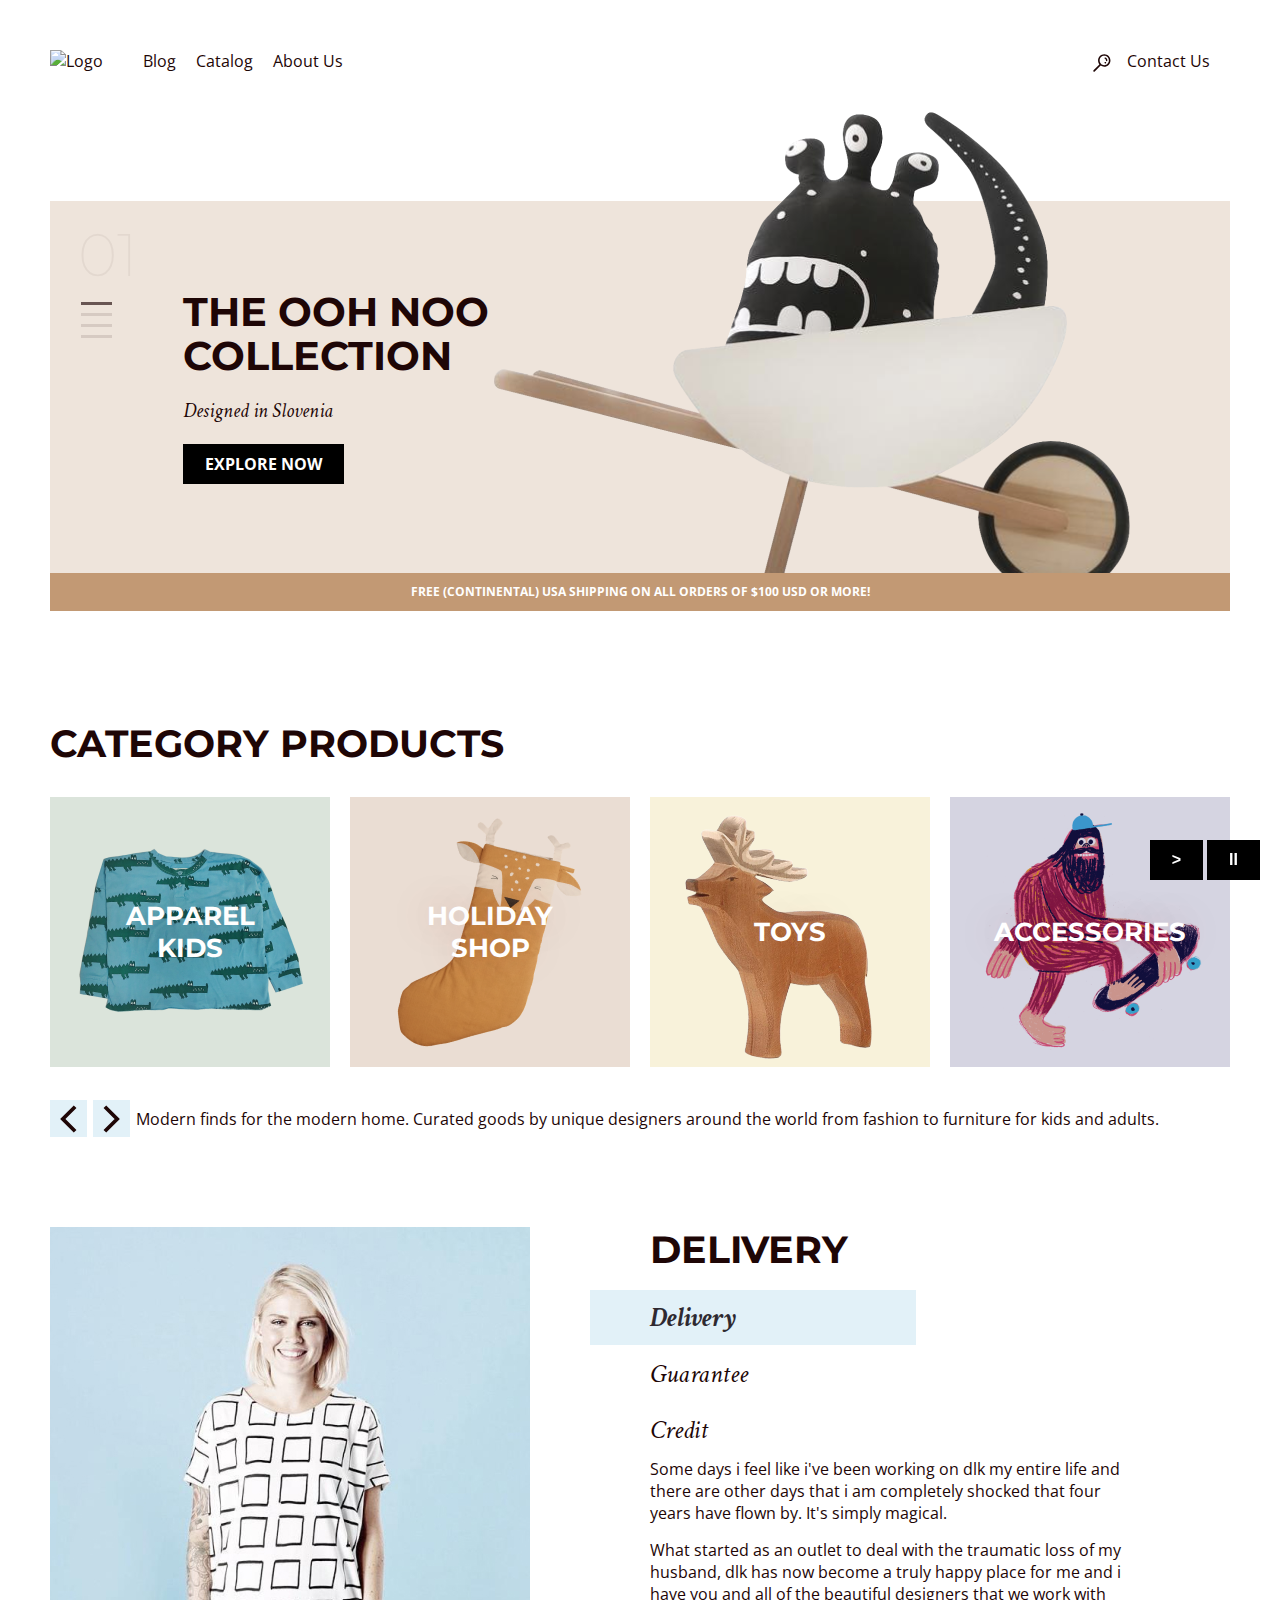
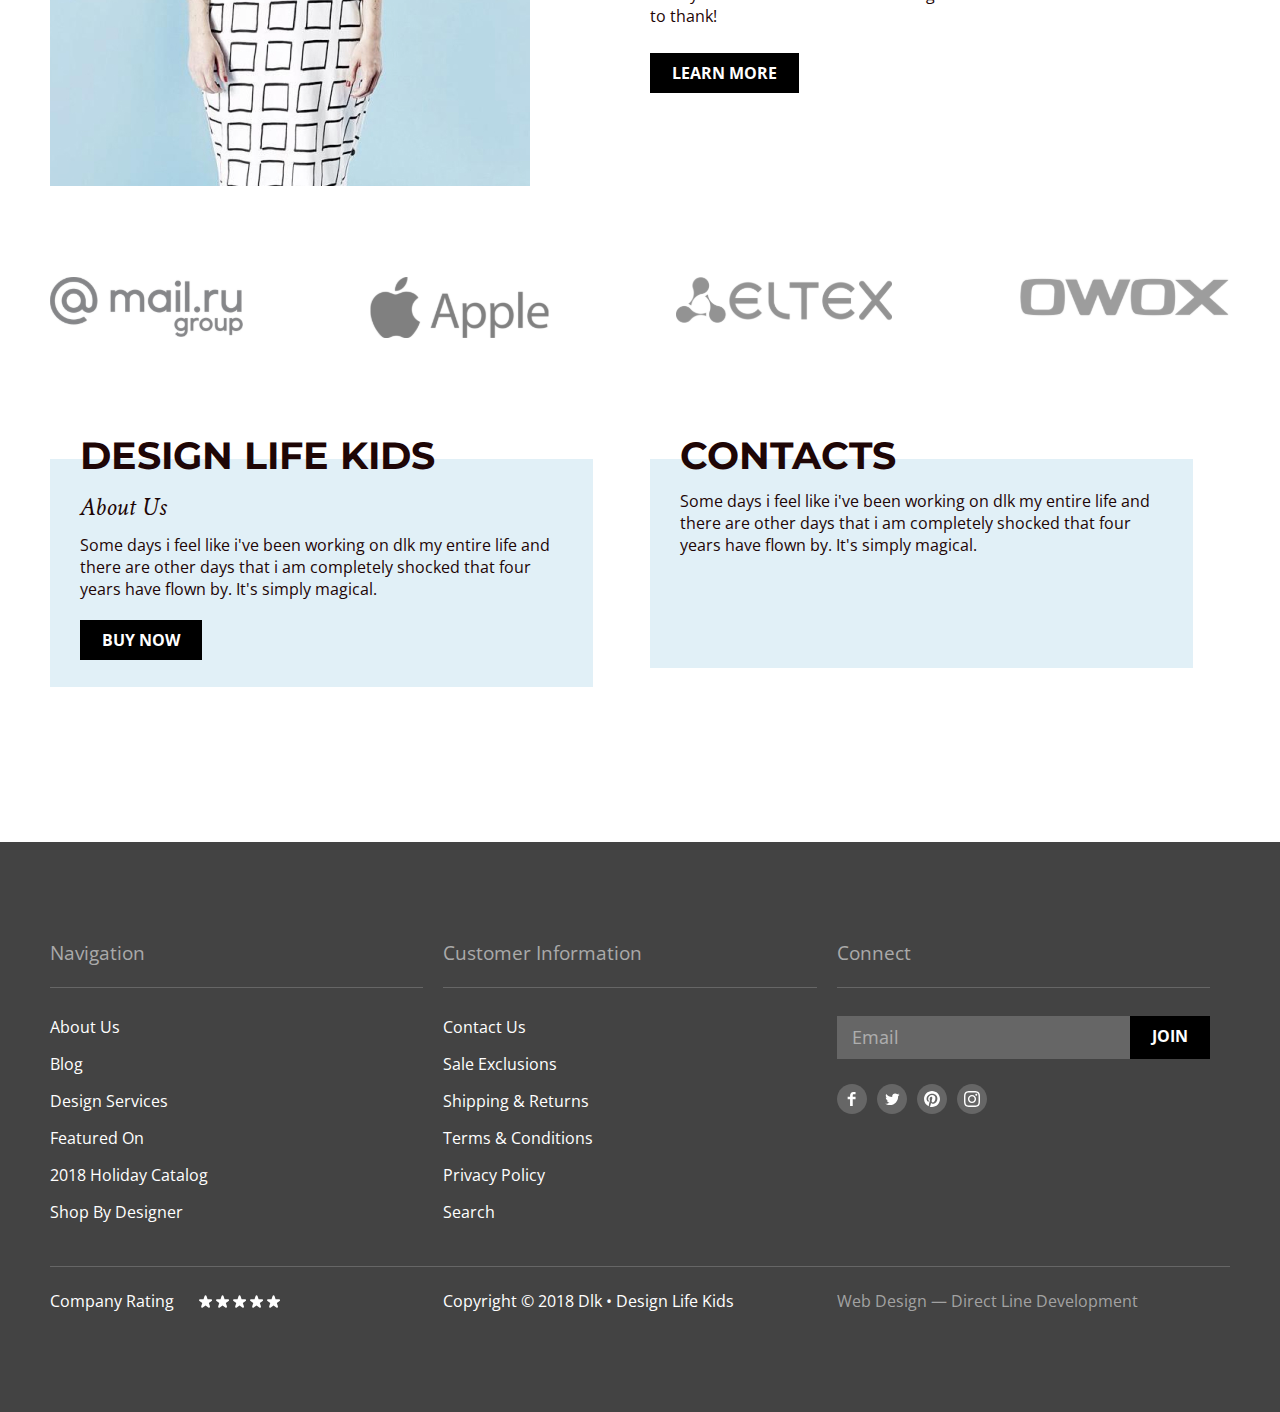
==== commit bcfb8afb: "Some fixes for making criteria" ====
--- a/index.html
+++ b/index.html
@@ -4,6 +4,7 @@
     <meta charset="UTF-8">
     <meta http-equiv="X-UA-Compatible" content="IE=edge">
     <meta name="viewport" content="width=device-width, initial-scale=1.0">
+    <link rel="stylesheet" href="css/normalize.css">
     <link rel="stylesheet" href="css/common.css">
     <link rel="stylesheet" href="css/index.css">
     <link rel="preconnect" href="https://fonts.googleapis.com">
@@ -47,7 +48,7 @@
                         <li class="hidden-text">
                             <input type="radio" name="slide-select" id="slide1" class="banner__radio" checked="checked" aria-label="First slide">
                             <label for="slide1" class="banner__slide-label"></label>
-                        </liclass=>
+                        </li>
                         <li class="hidden-text">
                             <input type="radio" name="slide-select" id="slide2" class="banner__radio" aria-label="Second slide">
                             <label for="slide2" class="banner__slide-label"></label>
@@ -217,7 +218,7 @@
                     </ul>
                 </nav>
                 <div class="footer__column">
-                    <h3 class="footer__title">Connect</h4>
+                    <h3 class="footer__title">Connect</h3>
                     <div class="footer__join">
                         <input type="email" name="joi" id="join" placeholder="Email" class="footer__input">
                         <a href="#" class="button">Join</a>
@@ -252,31 +253,31 @@
                         <input class="footer__stars-radio" id="star-rating-5" type="radio" name="rating" value="1" aria-label="One star">
                         <label class="footer__star" for="star-rating-5">
                             <svg width="14" height="13" viewBox="0 0 14 13" fill="none" xmlns="http://www.w3.org/2000/svg">
-                                <path d="M5.60845 0.927052C5.9078 0.0057416 7.21121 0.00574088 7.51056 0.927052L8.58013 4.21885H12.0413C13.0101 4.21885 13.4128 5.45846 12.6291 6.02786L9.82895 8.06231L10.8985 11.3541C11.1979 12.2754 10.1434 13.0415 9.35968 12.4721L6.55951 10.4377L3.75934 12.4721C2.97563 13.0415 1.92115 12.2754 2.2205 11.3541L3.29007 8.06231L0.4899 6.02787C-0.293814 5.45846 0.108961 4.21885 1.07768 4.21885H4.53888L5.60845 0.927052Z" fill="#FFFFFF";/>
+                                <path d="M5.60845 0.927052C5.9078 0.0057416 7.21121 0.00574088 7.51056 0.927052L8.58013 4.21885H12.0413C13.0101 4.21885 13.4128 5.45846 12.6291 6.02786L9.82895 8.06231L10.8985 11.3541C11.1979 12.2754 10.1434 13.0415 9.35968 12.4721L6.55951 10.4377L3.75934 12.4721C2.97563 13.0415 1.92115 12.2754 2.2205 11.3541L3.29007 8.06231L0.4899 6.02787C-0.293814 5.45846 0.108961 4.21885 1.07768 4.21885H4.53888L5.60845 0.927052Z" fill="#FFFFFF"/>
                             </svg>
                         </label>
                         <input class="footer__stars-radio" id="star-rating-4" type="radio" name="rating" value="4" aria-label="Two stars">
                         <label class="footer__star" for="star-rating-4">
                             <svg width="14" height="13" viewBox="0 0 14 13" fill="none" xmlns="http://www.w3.org/2000/svg">
-                                <path d="M5.60845 0.927052C5.9078 0.0057416 7.21121 0.00574088 7.51056 0.927052L8.58013 4.21885H12.0413C13.0101 4.21885 13.4128 5.45846 12.6291 6.02786L9.82895 8.06231L10.8985 11.3541C11.1979 12.2754 10.1434 13.0415 9.35968 12.4721L6.55951 10.4377L3.75934 12.4721C2.97563 13.0415 1.92115 12.2754 2.2205 11.3541L3.29007 8.06231L0.4899 6.02787C-0.293814 5.45846 0.108961 4.21885 1.07768 4.21885H4.53888L5.60845 0.927052Z" fill="#FFFFFF";/>
+                                <path d="M5.60845 0.927052C5.9078 0.0057416 7.21121 0.00574088 7.51056 0.927052L8.58013 4.21885H12.0413C13.0101 4.21885 13.4128 5.45846 12.6291 6.02786L9.82895 8.06231L10.8985 11.3541C11.1979 12.2754 10.1434 13.0415 9.35968 12.4721L6.55951 10.4377L3.75934 12.4721C2.97563 13.0415 1.92115 12.2754 2.2205 11.3541L3.29007 8.06231L0.4899 6.02787C-0.293814 5.45846 0.108961 4.21885 1.07768 4.21885H4.53888L5.60845 0.927052Z" fill="#FFFFFF"/>
                             </svg>
                         </label>
                         <input class="footer__stars-radio" id="star-rating-3" type="radio" name="rating" value="3" aria-label="Three stars">
                         <label class="footer__star" for="star-rating-3">
                             <svg width="14" height="13" viewBox="0 0 14 13" fill="none" xmlns="http://www.w3.org/2000/svg">
-                                <path d="M5.60845 0.927052C5.9078 0.0057416 7.21121 0.00574088 7.51056 0.927052L8.58013 4.21885H12.0413C13.0101 4.21885 13.4128 5.45846 12.6291 6.02786L9.82895 8.06231L10.8985 11.3541C11.1979 12.2754 10.1434 13.0415 9.35968 12.4721L6.55951 10.4377L3.75934 12.4721C2.97563 13.0415 1.92115 12.2754 2.2205 11.3541L3.29007 8.06231L0.4899 6.02787C-0.293814 5.45846 0.108961 4.21885 1.07768 4.21885H4.53888L5.60845 0.927052Z" fill="#FFFFFF";/>
+                                <path d="M5.60845 0.927052C5.9078 0.0057416 7.21121 0.00574088 7.51056 0.927052L8.58013 4.21885H12.0413C13.0101 4.21885 13.4128 5.45846 12.6291 6.02786L9.82895 8.06231L10.8985 11.3541C11.1979 12.2754 10.1434 13.0415 9.35968 12.4721L6.55951 10.4377L3.75934 12.4721C2.97563 13.0415 1.92115 12.2754 2.2205 11.3541L3.29007 8.06231L0.4899 6.02787C-0.293814 5.45846 0.108961 4.21885 1.07768 4.21885H4.53888L5.60845 0.927052Z" fill="#FFFFFF"/>
                             </svg>
                         </label>
                         <input class="footer__stars-radio" id="star-rating-2" type="radio" name="rating" value="2" aria-label="Four stars">
                         <label class="footer__star" for="star-rating-2">
                             <svg width="14" height="13" viewBox="0 0 14 13" fill="none" xmlns="http://www.w3.org/2000/svg">
-                                <path d="M5.60845 0.927052C5.9078 0.0057416 7.21121 0.00574088 7.51056 0.927052L8.58013 4.21885H12.0413C13.0101 4.21885 13.4128 5.45846 12.6291 6.02786L9.82895 8.06231L10.8985 11.3541C11.1979 12.2754 10.1434 13.0415 9.35968 12.4721L6.55951 10.4377L3.75934 12.4721C2.97563 13.0415 1.92115 12.2754 2.2205 11.3541L3.29007 8.06231L0.4899 6.02787C-0.293814 5.45846 0.108961 4.21885 1.07768 4.21885H4.53888L5.60845 0.927052Z" fill="#FFFFFF";/>
+                                <path d="M5.60845 0.927052C5.9078 0.0057416 7.21121 0.00574088 7.51056 0.927052L8.58013 4.21885H12.0413C13.0101 4.21885 13.4128 5.45846 12.6291 6.02786L9.82895 8.06231L10.8985 11.3541C11.1979 12.2754 10.1434 13.0415 9.35968 12.4721L6.55951 10.4377L3.75934 12.4721C2.97563 13.0415 1.92115 12.2754 2.2205 11.3541L3.29007 8.06231L0.4899 6.02787C-0.293814 5.45846 0.108961 4.21885 1.07768 4.21885H4.53888L5.60845 0.927052Z" fill="#FFFFFF"/>
                             </svg>
                         </label>
                         <input class="footer__stars-radio" id="star-rating-1" type="radio" name="rating" value="1" aria-label="Five stars">
                         <label class="footer__star" for="star-rating-1">
                             <svg width="14" height="13" viewBox="0 0 14 13" fill="none" xmlns="http://www.w3.org/2000/svg">
-                                <path d="M5.60845 0.927052C5.9078 0.0057416 7.21121 0.00574088 7.51056 0.927052L8.58013 4.21885H12.0413C13.0101 4.21885 13.4128 5.45846 12.6291 6.02786L9.82895 8.06231L10.8985 11.3541C11.1979 12.2754 10.1434 13.0415 9.35968 12.4721L6.55951 10.4377L3.75934 12.4721C2.97563 13.0415 1.92115 12.2754 2.2205 11.3541L3.29007 8.06231L0.4899 6.02787C-0.293814 5.45846 0.108961 4.21885 1.07768 4.21885H4.53888L5.60845 0.927052Z" fill="#FFFFFF";/>
+                                <path d="M5.60845 0.927052C5.9078 0.0057416 7.21121 0.00574088 7.51056 0.927052L8.58013 4.21885H12.0413C13.0101 4.21885 13.4128 5.45846 12.6291 6.02786L9.82895 8.06231L10.8985 11.3541C11.1979 12.2754 10.1434 13.0415 9.35968 12.4721L6.55951 10.4377L3.75934 12.4721C2.97563 13.0415 1.92115 12.2754 2.2205 11.3541L3.29007 8.06231L0.4899 6.02787C-0.293814 5.45846 0.108961 4.21885 1.07768 4.21885H4.53888L5.60845 0.927052Z" fill="#FFFFFF"/>
                             </svg>
                         </label>
                         <p class="footer__rating-text">Company Rating</p>
@@ -292,7 +293,7 @@
         </div>
     </footer>
     <div class="bg-music">
-        <audio type="audio/mp3" id="player" autoplay loop>
+        <audio id="player" autoplay loop>
             <source src="media/bgmusic.mp3" type="audio/mpeg">
             Тег audio не поддерживается вашим браузером.
         </audio>
@@ -306,7 +307,7 @@
     <div class="modal">
         <form action="#" class="modal__form">
             <div class="input-wrapper">
-                <label for="input-name" placeholder="Ivan Ivanov">Name</label>
+                <label for="input-name">Name</label>
                 <input type="text" id="input-name" placeholder="Ivan Ivanov">
             </div>
 
--- a/css/index.css
+++ b/css/index.css
@@ -1,24 +1,8 @@
 .banner .wrapper {
-    /* background-image: url("../img/banner.png"); */
-    /* background-position: top right 100px;
-    background-repeat: no-repeat; */
     position: relative;
     top: -20px;
     padding-top: 89px;
 }
-
-/* .banner .wrapper::after {
-    content: "";
-    display: block;
-    position: absolute;
-    width: 1180px;
-    height: 411px;
-    top: 89px;
-    left: 0;
-    background-repeat: no-repeat;
-    background-color: #EEE4DB;
-    z-index: -2;
-} */
 
 .banner__title {
     font-family: 'Montserrat';
@@ -349,41 +333,4 @@
     top: 0;
     right: -25px;
     padding: 0;
-}
-
-/* Modal Header */
-.modal-header {
-    padding: 2px 16px;
-    background-color: #5cb85c;
-    color: white;
-  }
-  
-  /* Modal Body */
-  .modal-body {padding: 2px 16px;}
-  
-  /* Modal Footer */
-  .modal-footer {
-    padding: 2px 16px;
-    background-color: #5cb85c;
-    color: white;
-  }
-  
-  /* Modal Content */
-  .modal-content {
-    position: relative;
-    background-color: #fefefe;
-    margin: auto;
-    padding: 0;
-    border: 1px solid #888;
-    width: 80%;
-    box-shadow: 0 4px 8px 0 rgba(0,0,0,0.2),0 6px 20px 0 rgba(0,0,0,0.19);
-    animation-name: animatetop;
-    animation-duration: 0.4s
-  }
-  
-  /* Add Animation */
-  @keyframes animatetop {
-    from {top: -300px; opacity: 0}
-    to {top: 0; opacity: 1}
-  }
-
+}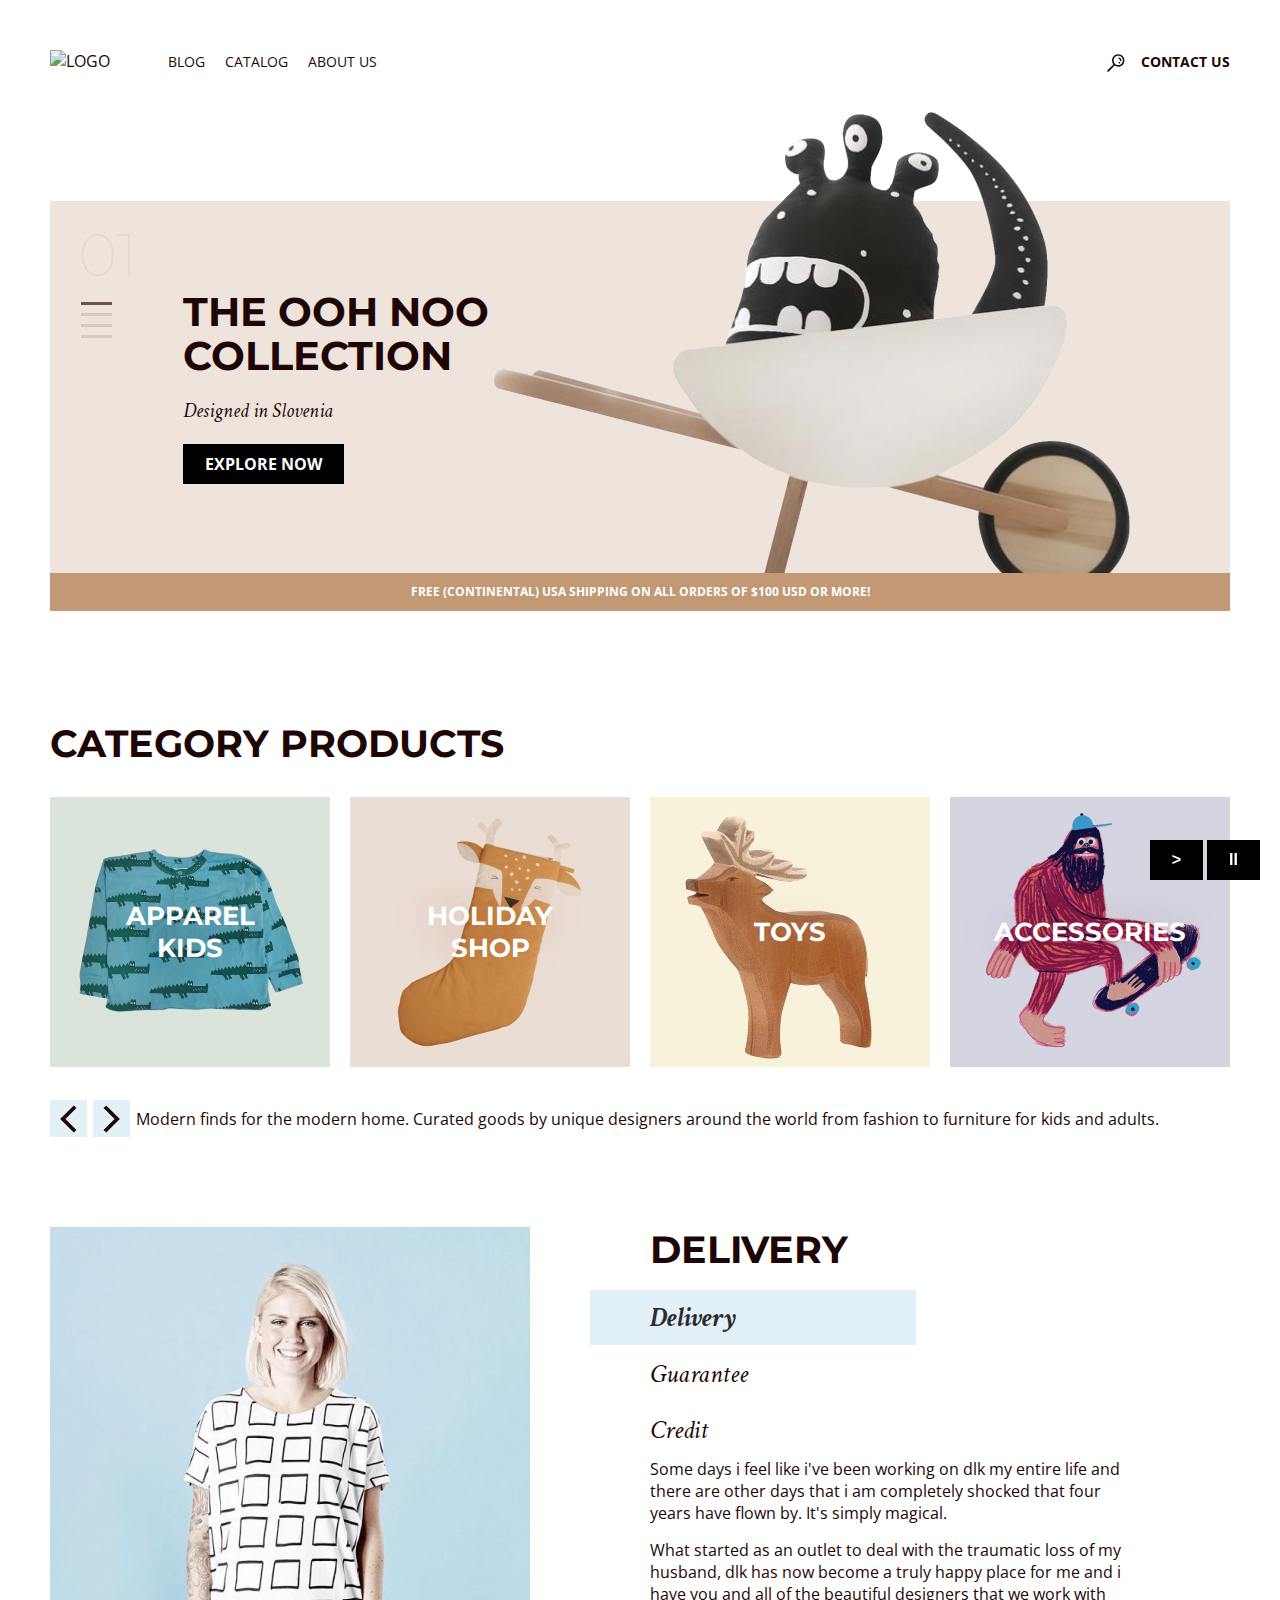
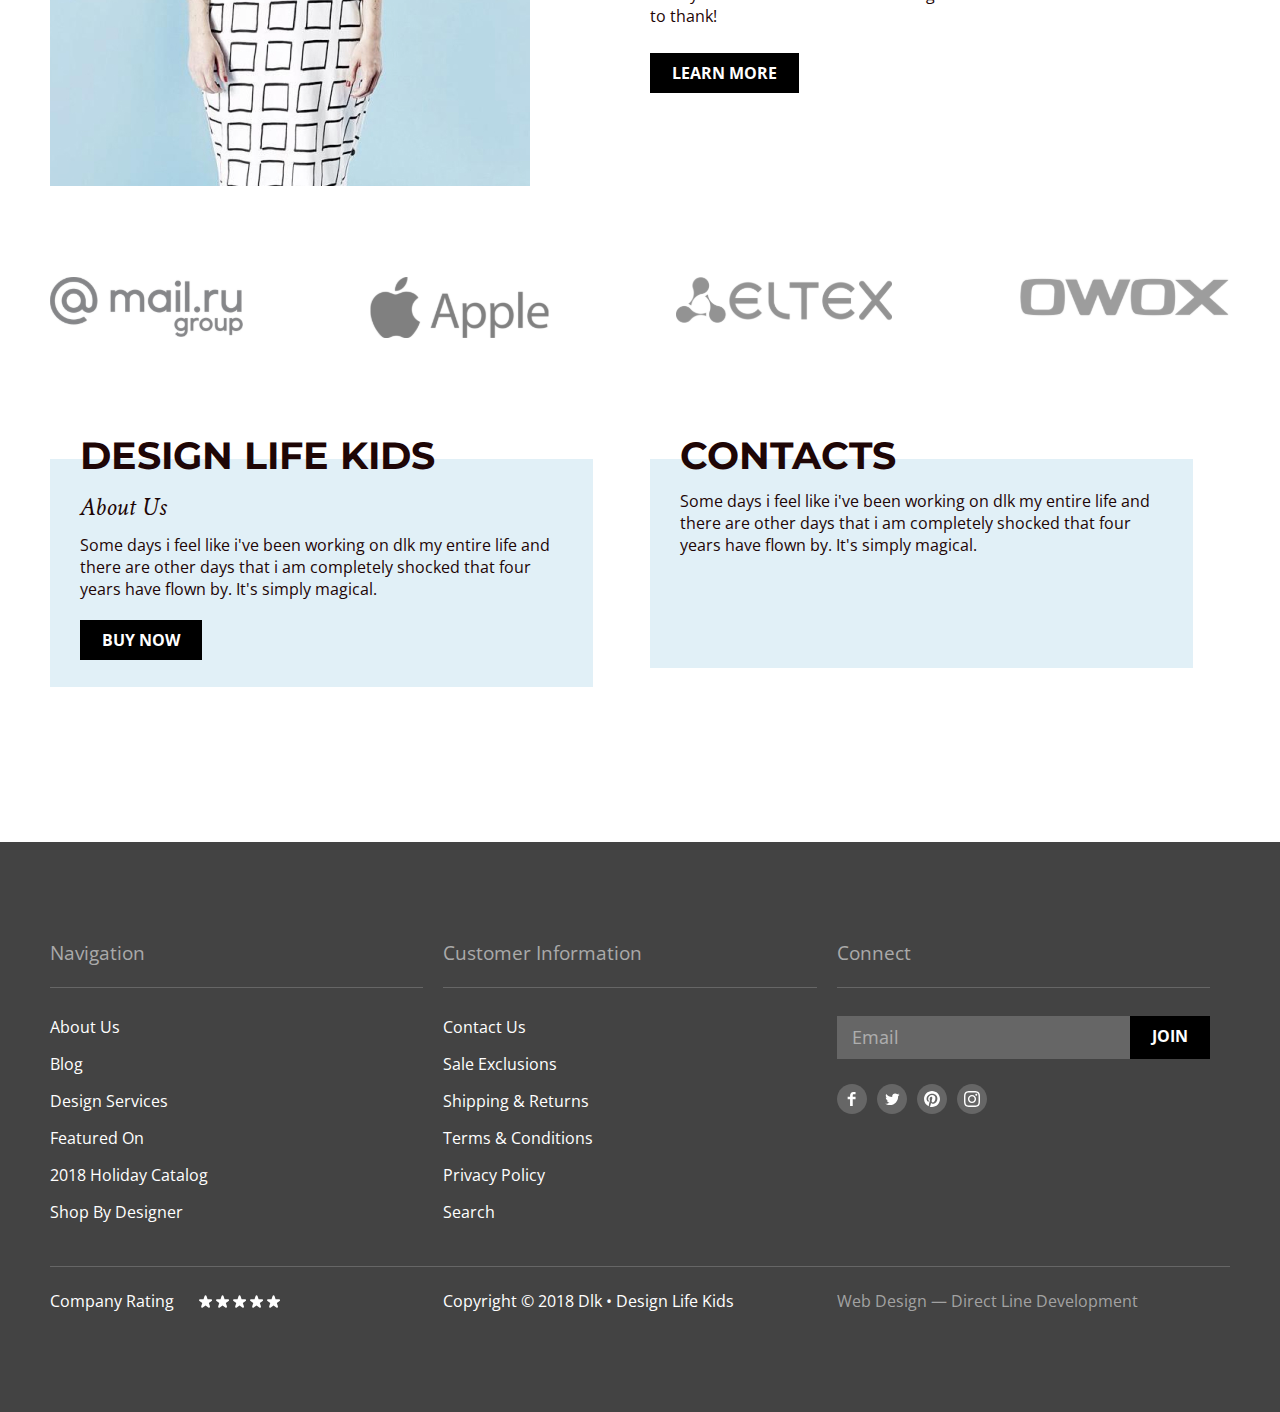
==== commit a580e225: "Some positioning" ====
--- a/index.html
+++ b/index.html
@@ -36,7 +36,7 @@
                 <path d="M11.2614 0.26001C7.83851 0.26001 5.05615 3.08001 5.05615 6.52001C5.05615 7.98001 5.55657 9.30002 6.37727 10.38L0.492277 16.32C0.151988 16.68 0.151988 17.24 0.492277 17.58C0.67243 17.76 0.892618 17.84 1.1128 17.84C1.35301 17.84 1.57319 17.76 1.75334 17.58L7.63834 11.62C8.65921 12.36 9.90026 12.78 11.2414 12.78C14.6643 12.78 17.4467 9.96001 17.4467 6.52001C17.4667 3.06001 14.6843 0.26001 11.2614 0.26001ZM11.2614 11.2C8.71926 11.2 6.65751 9.10001 6.65751 6.52001C6.65751 3.94001 8.71926 1.84001 11.2614 1.84001C13.8036 1.84001 15.8653 3.94001 15.8653 6.52001C15.8653 9.10001 13.8036 11.2 11.2614 11.2ZM14.364 6.60001C14.324 6.94001 14.0238 7.20001 13.6835 7.20001C13.6434 7.20001 13.6234 7.20001 13.5834 7.20001C13.2031 7.14001 12.9428 6.80001 12.9829 6.42001C13.123 5.38001 11.962 4.84001 11.902 4.82001C11.5617 4.66001 11.4015 4.24001 11.5617 3.90001C11.7218 3.56001 12.1221 3.40001 12.4825 3.54001C12.5625 3.56001 14.6443 4.52001 14.364 6.60001ZM12.9028 8.12001C13.0429 8.26001 13.143 8.48002 13.143 8.68002C13.143 8.90002 13.0629 9.10001 12.9028 9.24002C12.7627 9.38002 12.5425 9.48002 12.3423 9.48002C12.1422 9.48002 11.922 9.40001 11.7819 9.24002C11.6417 9.10001 11.5417 8.88002 11.5417 8.68002C11.5417 8.48002 11.6217 8.26001 11.7819 8.12001C11.922 7.98001 12.1422 7.88002 12.3423 7.88002C12.5425 7.88002 12.7427 7.96001 12.9028 8.12001Z" fill="#1E0606"/>
             </svg>
         </button>
-        <a href="contact.html" class="header__item">Contact  Us</a>
+        <a href="contact.html" class="header__item header__item_bold">Contact  Us</a>
     </header>
 
     <main>
--- a/css/common.css
+++ b/css/common.css
@@ -45,10 +45,11 @@
     display: flex;
     align-items: center;
     margin: 50px auto 60px;
+    text-transform: uppercase;
 }
 
 .header__menu {
-    margin: 0 auto 0 40px;
+    margin: 0 auto 0 58px;
 }
 
 .header__list {
@@ -57,6 +58,16 @@
 
 .header__item {
     margin-right: 20px;
+    font-size: 14px;
+    line-height: 19px;
+}
+
+.header__item_bold {
+    font-weight: 700;
+}
+
+.header__item:last-child {
+    margin-right: 0;
 }
 
 .header__search {
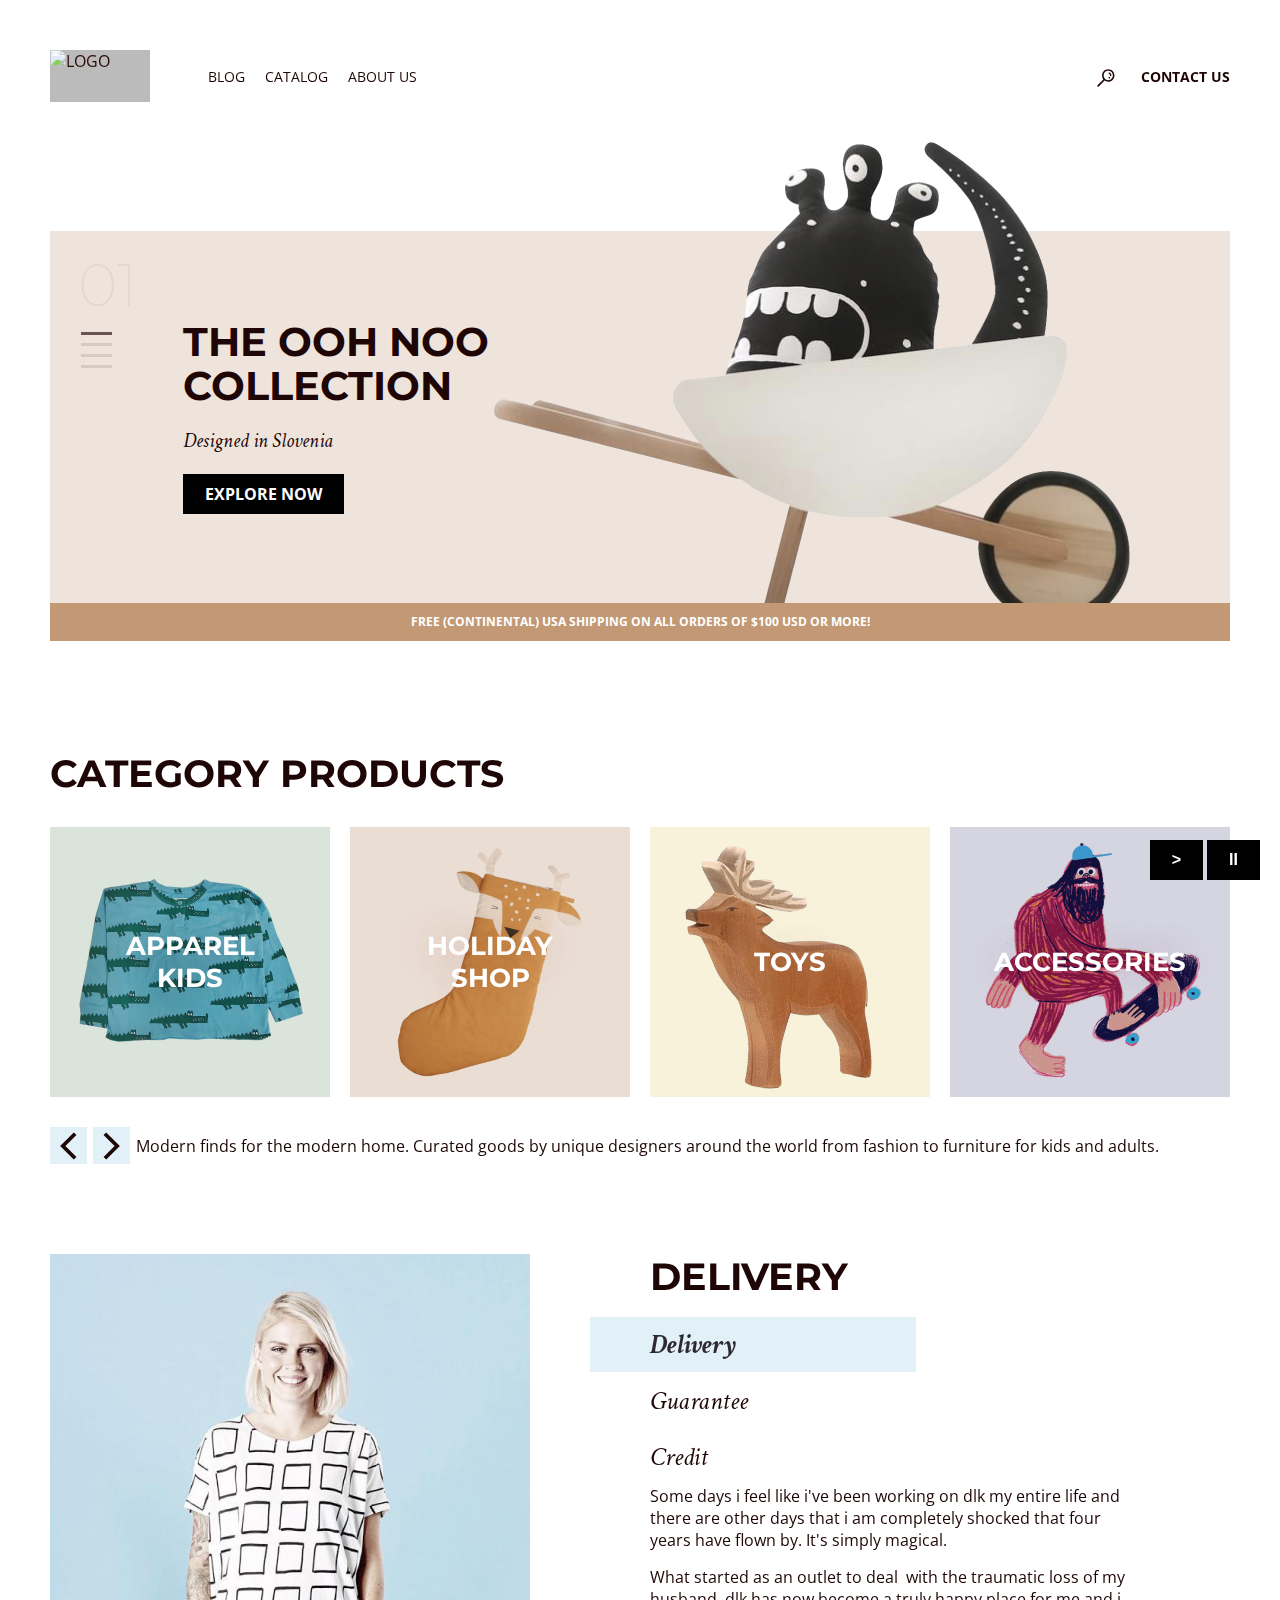
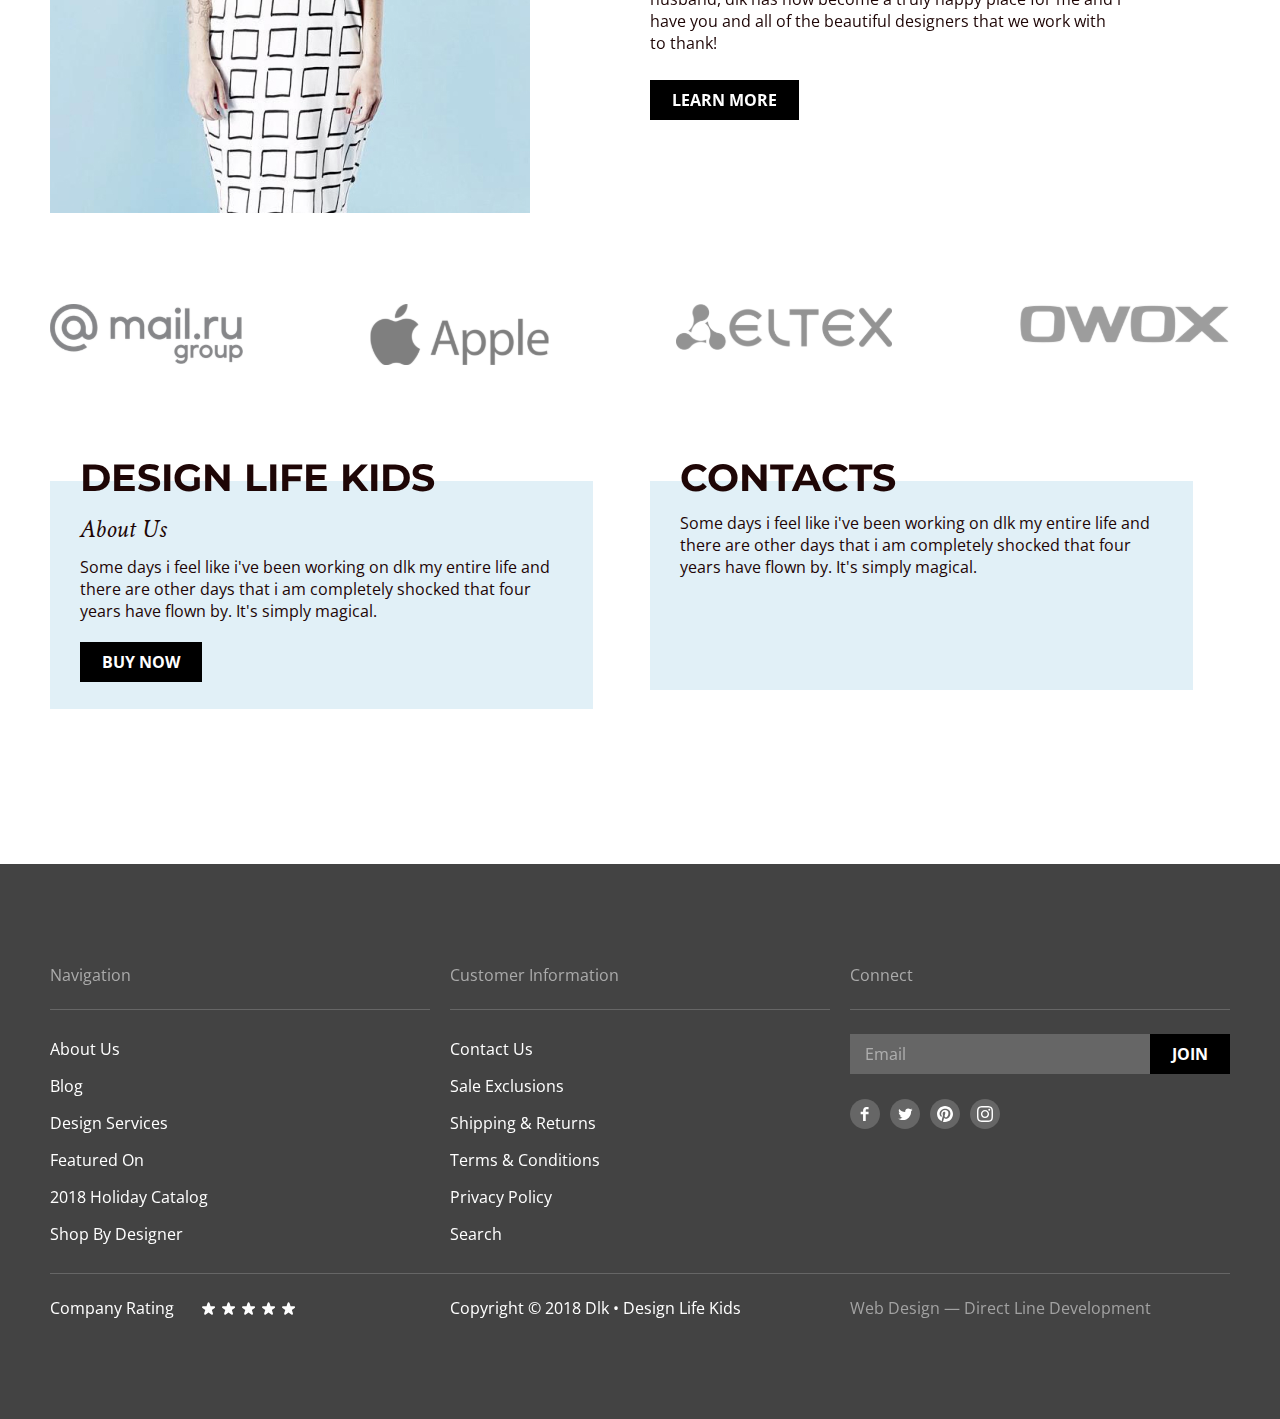
==== commit 1ca9e341: "Logo background for broken image" ====
--- a/index.html
+++ b/index.html
@@ -15,8 +15,8 @@
 
 <body>
     <header class="header wrapper">
-        <a href="/">
-            <img src="img/logo.png" alt="Logo" class="logo">
+        <a href="/" class="logo">
+            <img src="img/logo.png" alt="Logo" class="logo__image">
         </a>
         <nav class="header__menu">
             <ul class="header__list undotted">
@@ -112,7 +112,7 @@
             <img src="img/example.jpg" alt="Be confident">
             <div class="advantages__content">
                 <h2 class="advantages__title">Delivery</h2>
-                <ul class="undotted">
+                <ul class="advantages__list undotted">
                     <li class="advantages__item">
                         <input type="radio" name="advantages" id="delivery" class="advantages__radio" checked="checked">
                         <label for="delivery" class="advantages__label">Delivery</label>
@@ -128,7 +128,7 @@
                 </ul>
                 <div class="advantages__text">
                     <p>Some days i feel like i've been working on dlk my entire life and there are other days that i am completely shocked that four years have flown by. It's simply magical.</p>
-                    <p>What started as an outlet to deal  with the traumatic loss of my husband, dlk has now become a truly happy place for me and i have you and all of the beautiful designers that we work with to thank!</p>
+                    <p>What started as an outlet to deal  with the traumatic loss of my husband, dlk has now become a truly happy place for me and i have you and all of the beautiful designers that we work with to thank!</p>
                 </div>
                 <a href="#" class="button">LEARN MORE</a>
             </div>
@@ -163,7 +163,7 @@
                 <h2 class="information__title">Contacts</h2>
                 <p>Some days i feel like i've been working on dlk my entire life and there are other days that i am completely shocked that four years have flown by. It's simply magical.</p>
                     <!-- <img src="img/map.png" alt="How to find us" class="information__map"> -->
-                <iframe class="information__map" title="map" src="https://www.google.com/maps/embed?pb=!1m14!1m12!1m3!1d3153.5965877215704!2d-122.41901342093415!3d37.77605630028855!2m3!1f0!2f0!3f0!3m2!1i1024!2i768!4f13.1!5e0!3m2!1sru!2sru!4v1666464718436!5m2!1sru!2sru" width="483" height="200" style="border:0;" allowfullscreen="" loading="lazy" referrerpolicy="no-referrer-when-downgrade"></iframe>
+                <iframe class="information__map" title="map" src="https://www.google.com/maps/embed?pb=!1m14!1m12!1m3!1d3283.5995877215704!2d-122.41920999993415!3d37.77495530028855!2m3!1f0!2f0!3f0!3m2!1i1024!2i768!4f13.1!5e0!3m2!1sru!2sru!4v1666464718436!5m2!1sru!2sru" width="483" height="200" style="border:0;" allowfullscreen="" loading="lazy" referrerpolicy="no-referrer-when-downgrade"></iframe>
             </div>
         </article>
     </main>
@@ -221,6 +221,7 @@
                     <h3 class="footer__title">Connect</h3>
                     <div class="footer__join">
                         <input type="email" name="joi" id="join" placeholder="Email" class="footer__input">
+                        <label for="join" class="hidden-text">Join</label>
                         <a href="#" class="button">Join</a>
                     </div>
                     <ul class="footer__communities undotted">
--- a/css/common.css
+++ b/css/common.css
@@ -13,6 +13,10 @@
 h4,
 p {
     margin: 0;
+}
+
+img {
+    display: block;
 }
 
 body {
@@ -41,6 +45,24 @@
     margin: 0 auto;
 }
 
+.logo__image {
+    height: 52px;
+    width: 100px;
+    position: relative;
+}
+
+.logo__image::after {
+    content: '';
+    display: block;
+    height: 52px;
+    width: 100px;
+    background: #BBB;
+    mix-blend-mode: overlay;
+    position: absolute;
+    left: 0;
+    top: 0;
+}
+
 .header {
     display: flex;
     align-items: center;
@@ -71,7 +93,7 @@
 }
 
 .header__search {
-    margin-right: 23px;
+    margin-right: 33px;
     background-color: transparent;
     border: none;
     width: 17px;
@@ -90,7 +112,7 @@
     font-size: 40px;
     line-height: 49px;
     text-transform: uppercase;
-    margin-bottom: 15px;
+    margin-bottom: 13px;
 }
 
 .breadcrumb__list {
@@ -104,8 +126,9 @@
     font-weight: 400;
     font-size: 20px;
     line-height: 26px;
+    letter-spacing: -1.5px;
     padding-right: 28px;
-    margin-right: 20px;
+    margin-right: 22px;
     position: relative;
 }
 
@@ -166,7 +189,7 @@
 
 .categories__list {
     display: flex;
-    margin-bottom: 33px;
+    margin-bottom: 30px;
 }
 
 .categories__item {
@@ -261,6 +284,7 @@
 .footer__title {
     font-weight: 400;
     line-height: 22px;
+    font-size: 16px;
     color: #AAAAAA;
     position: relative;
     border-bottom: 1px solid #666666;
@@ -290,6 +314,14 @@
     margin-right: 20px;
 }
 
+.footer__column:last-child {
+    margin-right: 0;
+}
+
+.footer__top {
+    margin-bottom: 13px;
+}
+
 .footer__bottom {
     padding-top: 23px;
     border-top: 1px solid #666666;
@@ -301,6 +333,7 @@
 
 .footer__join {
     margin-bottom: 25px;
+    margin-top: -4px;
 }
 
 .footer__reference {
@@ -320,7 +353,7 @@
 }
 
 .footer__star {
-    margin-right: 3px;
+    margin-right: 6px;
 
     /* По-другому не хотят стоять ровно */
     display: flex;
@@ -338,12 +371,8 @@
     fill: #836E5B;
 }
 
-.footer__list {
-    margin-bottom: 28px;
-}
-
 .footer__rating-text {
-    margin-right: 25px;
+    margin-right: 28px;
 }
 
 .footer__stars-radio:checked ~ .footer__rating-text {
@@ -365,6 +394,8 @@
     color: #EBEBEB;
     border: none;
     padding: 9px 15px;
+    font-size: 16px;
+    line-height: 22px;
 }
 
 .footer__input:focus {
@@ -395,6 +426,10 @@
 .field-2-column {
     display: flex;
     justify-content: space-between;
+}
+
+.field-2-column * {
+    width: 100%;
 }
 
 input[type="radio"],
@@ -428,10 +463,10 @@
 
 .checkbox-label:before,
 .radio-label:before {
-    bottom: 0;
+    bottom: 1px;
     left: 0;
-    width: 17px;
-    height: 17px;
+    width: 15px;
+    height: 15px;
     border: 2px solid #C29974;
     border-radius: 3px;
 }
@@ -472,7 +507,7 @@
     outline: none;
     background: #FFFFFF;
     border: 1px solid rgba(0, 0, 0, 0.2);
-    padding: 14px 20px 11px;
+    padding: 13px 20px 11px;
     font-size: 18px;
     line-height: 25px;
 
@@ -494,11 +529,15 @@
     display: flex;
     flex-direction: column;
     margin-bottom: 20px;
-    margin-right: 20px;
+    margin-right: 21px;
 }
 
 .input-wrapper_horizontal {
     flex-direction: row;
+}
+
+.input-wrapper label {
+    margin-bottom: 3px;
 }
 
 fieldset {
@@ -518,7 +557,7 @@
 
 .pagination {
     display: flex;
-    margin-bottom: 60px;
+    margin-bottom: 54px;
 }
 
 .pagination-pages {
@@ -530,6 +569,7 @@
     border: none;
     cursor: pointer;
     background: none;
+    margin-top: -6px;
 }
 
 .pagination-button:hover path {
@@ -545,7 +585,7 @@
     font-weight: 700;
     line-height: 20px;
     text-transform: uppercase;
-    margin-right: 64px;
+    margin-right: 65px;
 }
 
 .pagination-link:last-child {
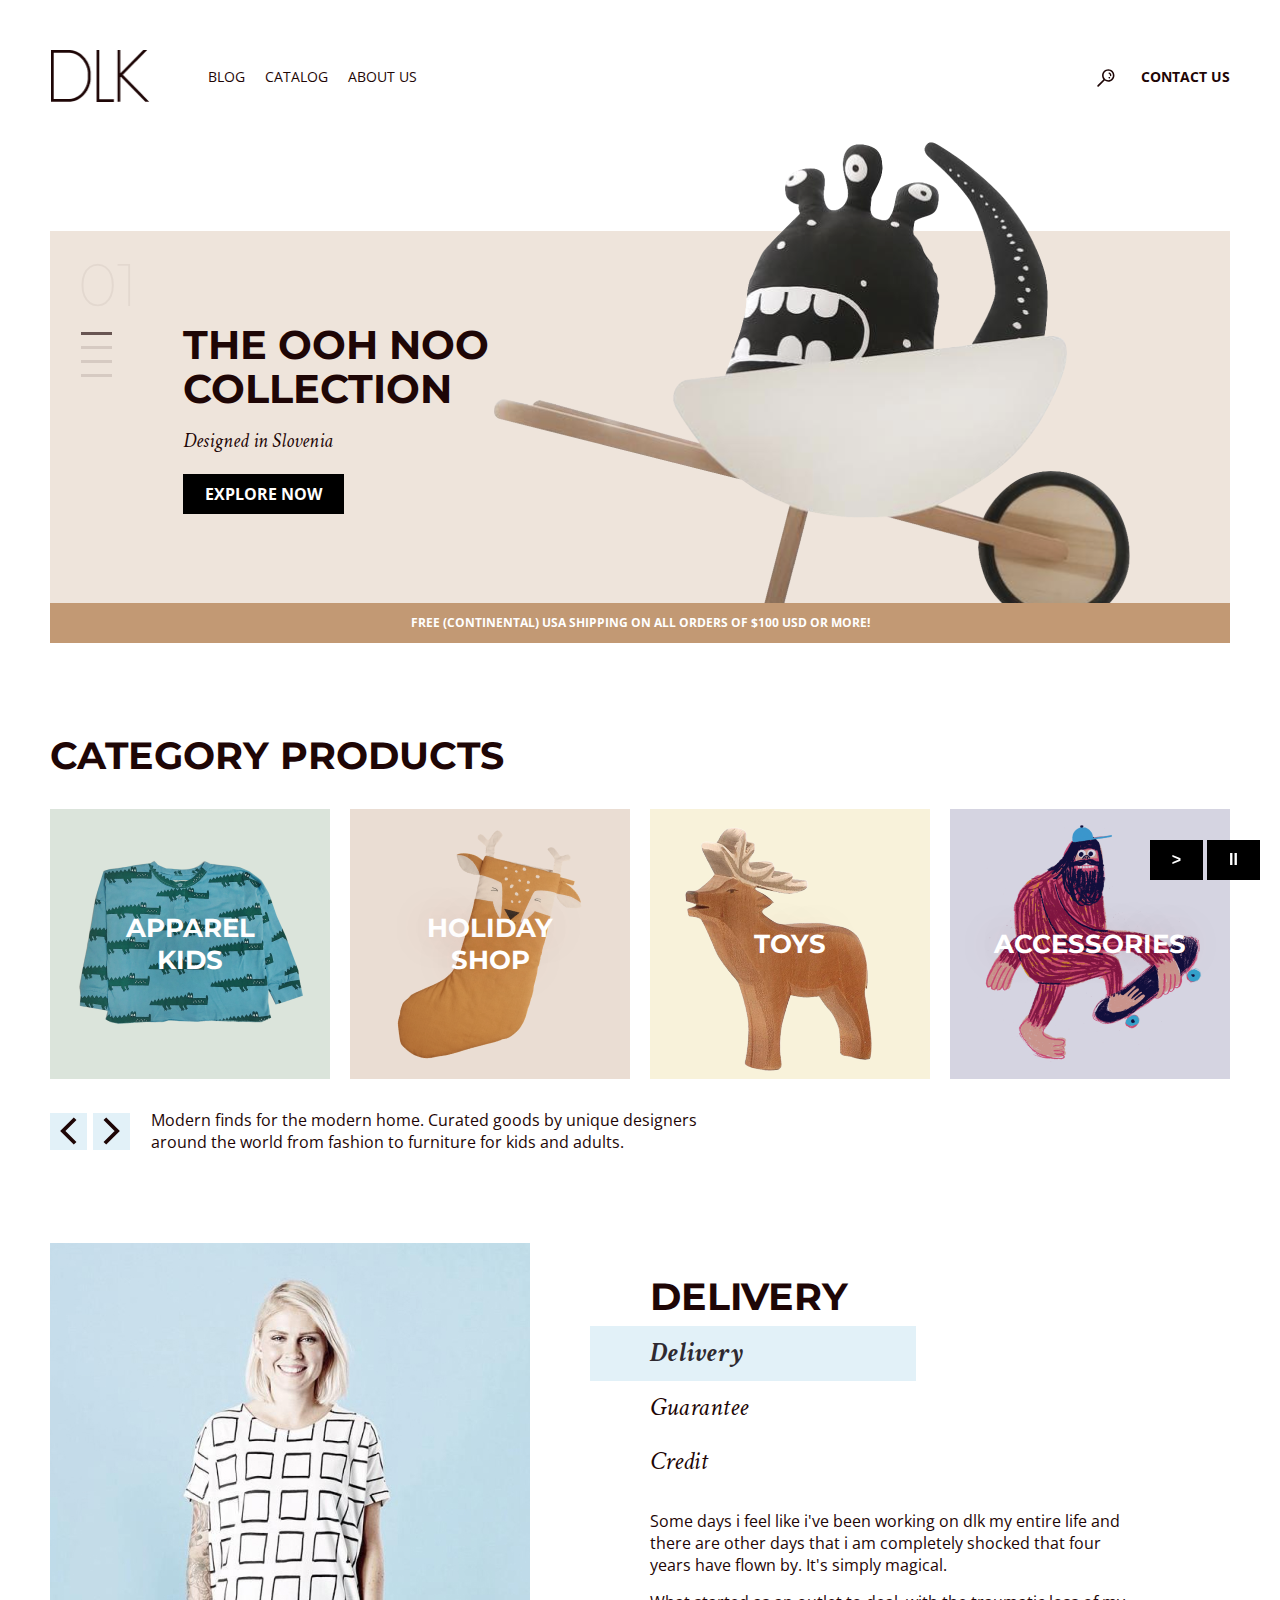
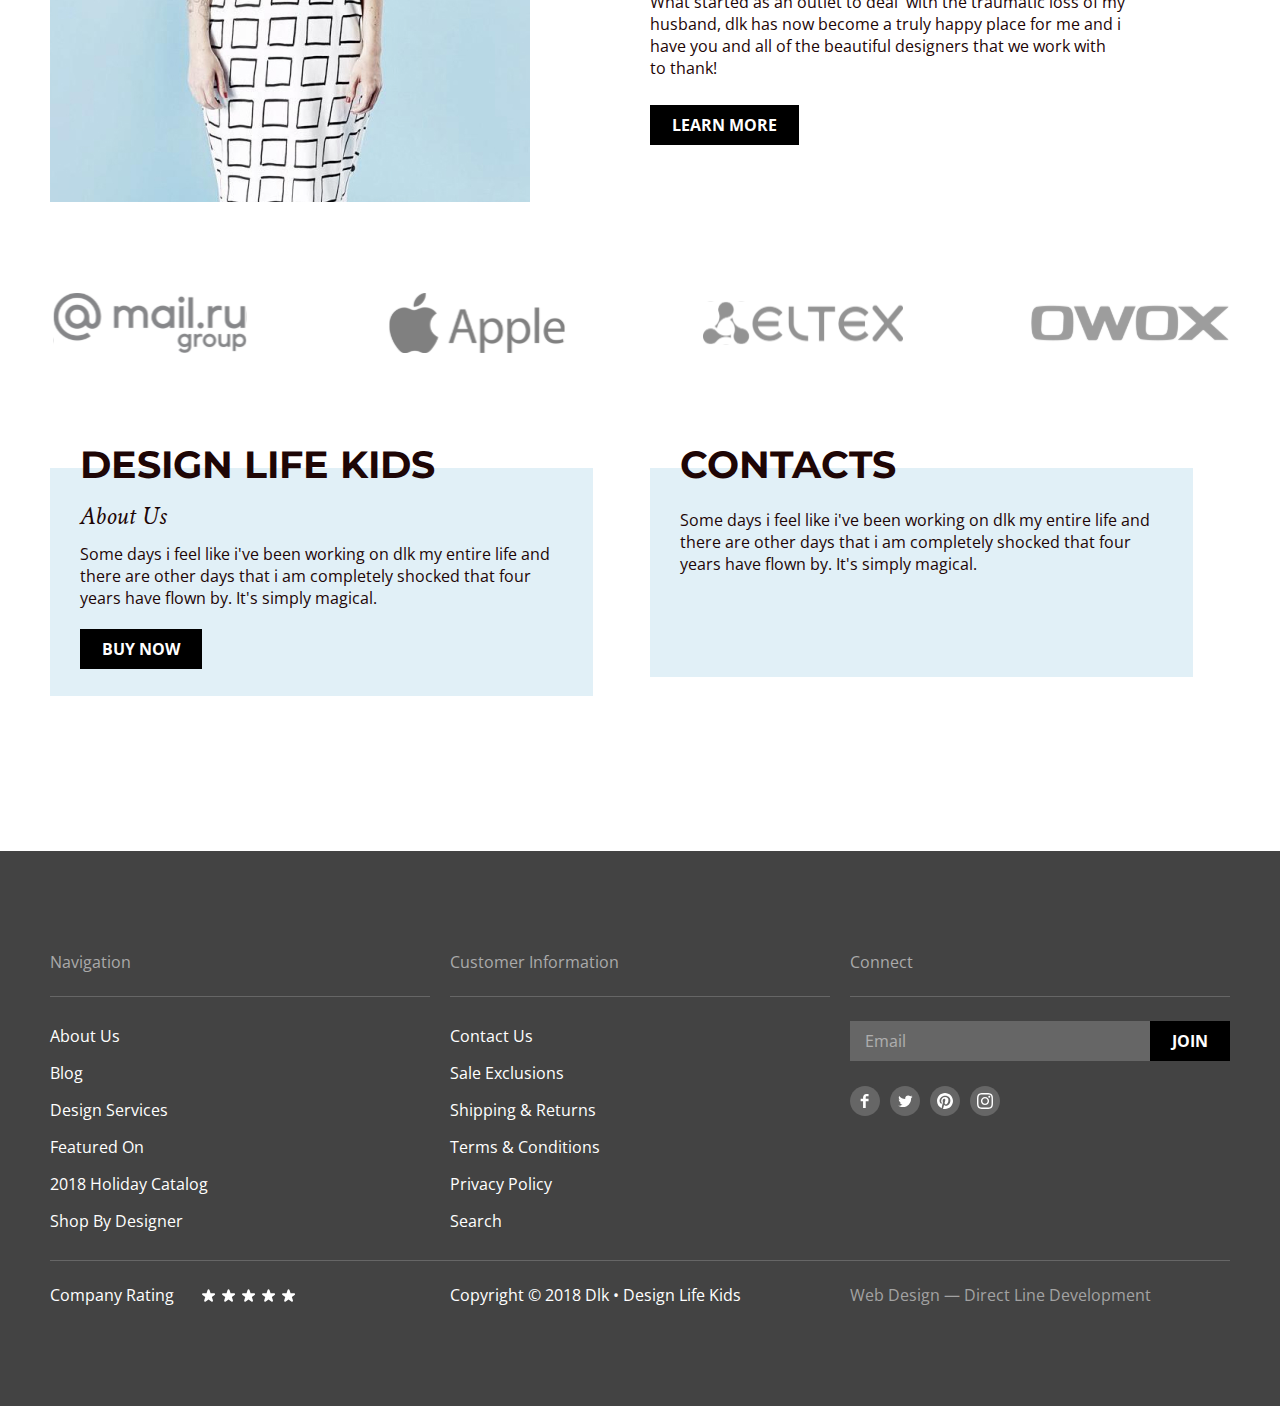
==== commit 291be775: "Make backs for imgs in index" ====
--- a/index.html
+++ b/index.html
@@ -109,7 +109,7 @@
         </section>
 
         <section class="advantages wrapper">
-            <img src="img/example.jpg" alt="Be confident">
+            <img src="img/example.jpg" alt="Be confident" class="advantages__img">
             <div class="advantages__content">
                 <h2 class="advantages__title">Delivery</h2>
                 <ul class="advantages__list undotted">
@@ -138,16 +138,16 @@
             <h3 class="awards__title hidden-text">Awards</h3>
             <ul class="awards__list undotted">
                 <li class="awards__item">
-                    <img src="img/award1.svg" alt="Mail.ru group">
+                    <img src="img/award1.svg" alt="Mail.ru group" class="awards__img">
                 </li>
                 <li class="awards__item">
-                    <img src="img/award2.svg" alt="Apple">
+                    <img src="img/award2.svg" alt="Apple" class="awards__img">
                 </li>
                 <li class="awards__item">
-                    <img src="img/award3.svg" alt="ELTEX">
+                    <img src="img/award3.svg" alt="ELTEX" class="awards__img">
                 </li>
                 <li class="awards__item">
-                    <img src="img/award4.svg" alt="OWOX">
+                    <img src="img/award4.svg" alt="OWOX" class="awards__img">
                 </li>
             </ul>
         </section>
--- a/css/common.css
+++ b/css/common.css
@@ -52,12 +52,11 @@
 }
 
 .logo__image::after {
-    content: '';
+    content: attr(alt);
     display: block;
     height: 52px;
     width: 100px;
     background: #BBB;
-    mix-blend-mode: overlay;
     position: absolute;
     left: 0;
     top: 0;
@@ -344,6 +343,18 @@
 .footer__social {
     margin-right: 10px;
     cursor: pointer;
+    position: relative;
+}
+
+.footer__social img::after {
+    content: attr(alt);
+    display: block;
+    height: 30px;
+    width: 100%;
+    background: #BBB;
+    position: absolute;
+    left: 0;
+    top: 0;
 }
 
 .footer__rating {
--- a/css/index.css
+++ b/css/index.css
@@ -1,3 +1,7 @@
+.banner {
+    margin-bottom: 70px;
+}
+
 .banner .wrapper {
     position: relative;
     top: -20px;
@@ -9,7 +13,8 @@
     font-weight: 700;
     font-size: 40px;
     line-height: 110%;
-    margin-bottom: 20px;
+    margin-top: 3px;
+    margin-bottom: 17px;
     width: 40%;
 }
 
@@ -25,6 +30,17 @@
     position: absolute;
     top: -89px;
     right: 100px;
+}
+
+.banner__monster::after {
+    content: attr(alt);
+    display: block;
+    height: 461px;
+    width: 635px;
+    background: #EEE4DB;
+    position: absolute;
+    right: 0;
+    top: 0;
 }
 
 .banner__top {
@@ -42,8 +58,7 @@
     text-align: center;
     text-transform: uppercase;
     color: #FFFFFF;
-    padding: 11px 0;
-    margin-bottom: 90px;
+    padding: 12px 0;
     background-color: #C29974;
 }
 
@@ -71,7 +86,7 @@
 }
 
 .banner__slide-label {
-    margin-bottom: 11px;
+    margin-bottom: 14px;
     display: block;
     position: relative;
     cursor: pointer;
@@ -140,7 +155,8 @@
 }
 
 .categories__description {
-    margin: 0;
+    margin-left: 15px;
+    max-width: 50%;
 }
 
 .categories__button {
@@ -167,16 +183,43 @@
     font-size: 38px;
     line-height: 46px;
     text-transform: uppercase;
-    margin-bottom: 17px;
-}
-
-.advantages img {
+    margin-bottom: 6px;
+}
+
+.advantages__img {
     margin-right: 120px;
+    position: relative;
+    height: 559px;
+    width: 480px;
+}
+
+.advantages__img::after {
+    content: attr(alt);
+    display: block;
+    height: 559px;
+    width: 480px;
+    background: #C9DFEC;
+    position: absolute;
+    left: 0;
+    top: 0;
+}
+
+.advantages__content {
+    padding-top: 31px;
 }
 
 .advantages__item {
-    padding: 11px 0 11px;
-    position: relative;
+    padding: 10px 0;
+    position: relative;
+}
+
+/* Один пункт разуплотнить... */
+.advantages__item:first-child label {
+    letter-spacing: 1px;
+}
+
+.advantages__list {
+    margin-bottom: 22px;
 }
 
 .advantages__label {
@@ -222,18 +265,37 @@
 }
 
 .awards {
-    margin-bottom: 90px;
+    margin-bottom: 89px;
 }
 
 .awards__list {
     display: flex;
     justify-content: space-between;
-    margin-bottom: 90px;
-}
+    align-items: center;
+}
+
+.awards__img {
+    width: 200px;
+    height: 60px;
+    position: relative;
+}
+
+.awards__img::after {
+    content: attr(alt);
+    display: block;
+    height: 60px;
+    width: 200px;
+    background: #BBB;
+    position: absolute;
+    left: 0;
+    top: 0;
+}
+
 
 .information {
     display: flex;
     align-items: flex-start;
+    margin-bottom: 155px;
 }
 
 .information p {
@@ -253,12 +315,10 @@
 .information__about {
     margin-right: 57px;
     padding-bottom: 27px;
-    margin-bottom: 155px;
 }
 
 .information__contacts {
-    padding-bottom: 82px;
-    margin-bottom: 174px;
+    padding-bottom: 72px;
 }
 
 .information__title {
@@ -267,7 +327,6 @@
     font-size: 38px;
     line-height: 46px;
     text-transform: uppercase;
-    margin-bottom: 10px;
     position: absolute;
     top: -26px;
 }
@@ -281,12 +340,8 @@
     margin-bottom: 10px;
 }
 
-.information__contacts .information__title {
-    margin-bottom: 20px;
-}
-
 .information__contacts p {
-    margin-bottom: 30px;
+    margin: 10px 0 30px;
 }
 
 .information__map {
@@ -318,6 +373,7 @@
 .modal__form {
     position: relative;
     background: #E5EAF8;
+    width: 680px;
     padding: 42px 40px;
 }
 
@@ -333,4 +389,12 @@
     top: 0;
     right: -25px;
     padding: 0;
+}
+
+.input-wrapper {
+    margin-right: 0;
+}
+
+.field-2-column .input-wrapper {
+    max-width: 48.5%;
 }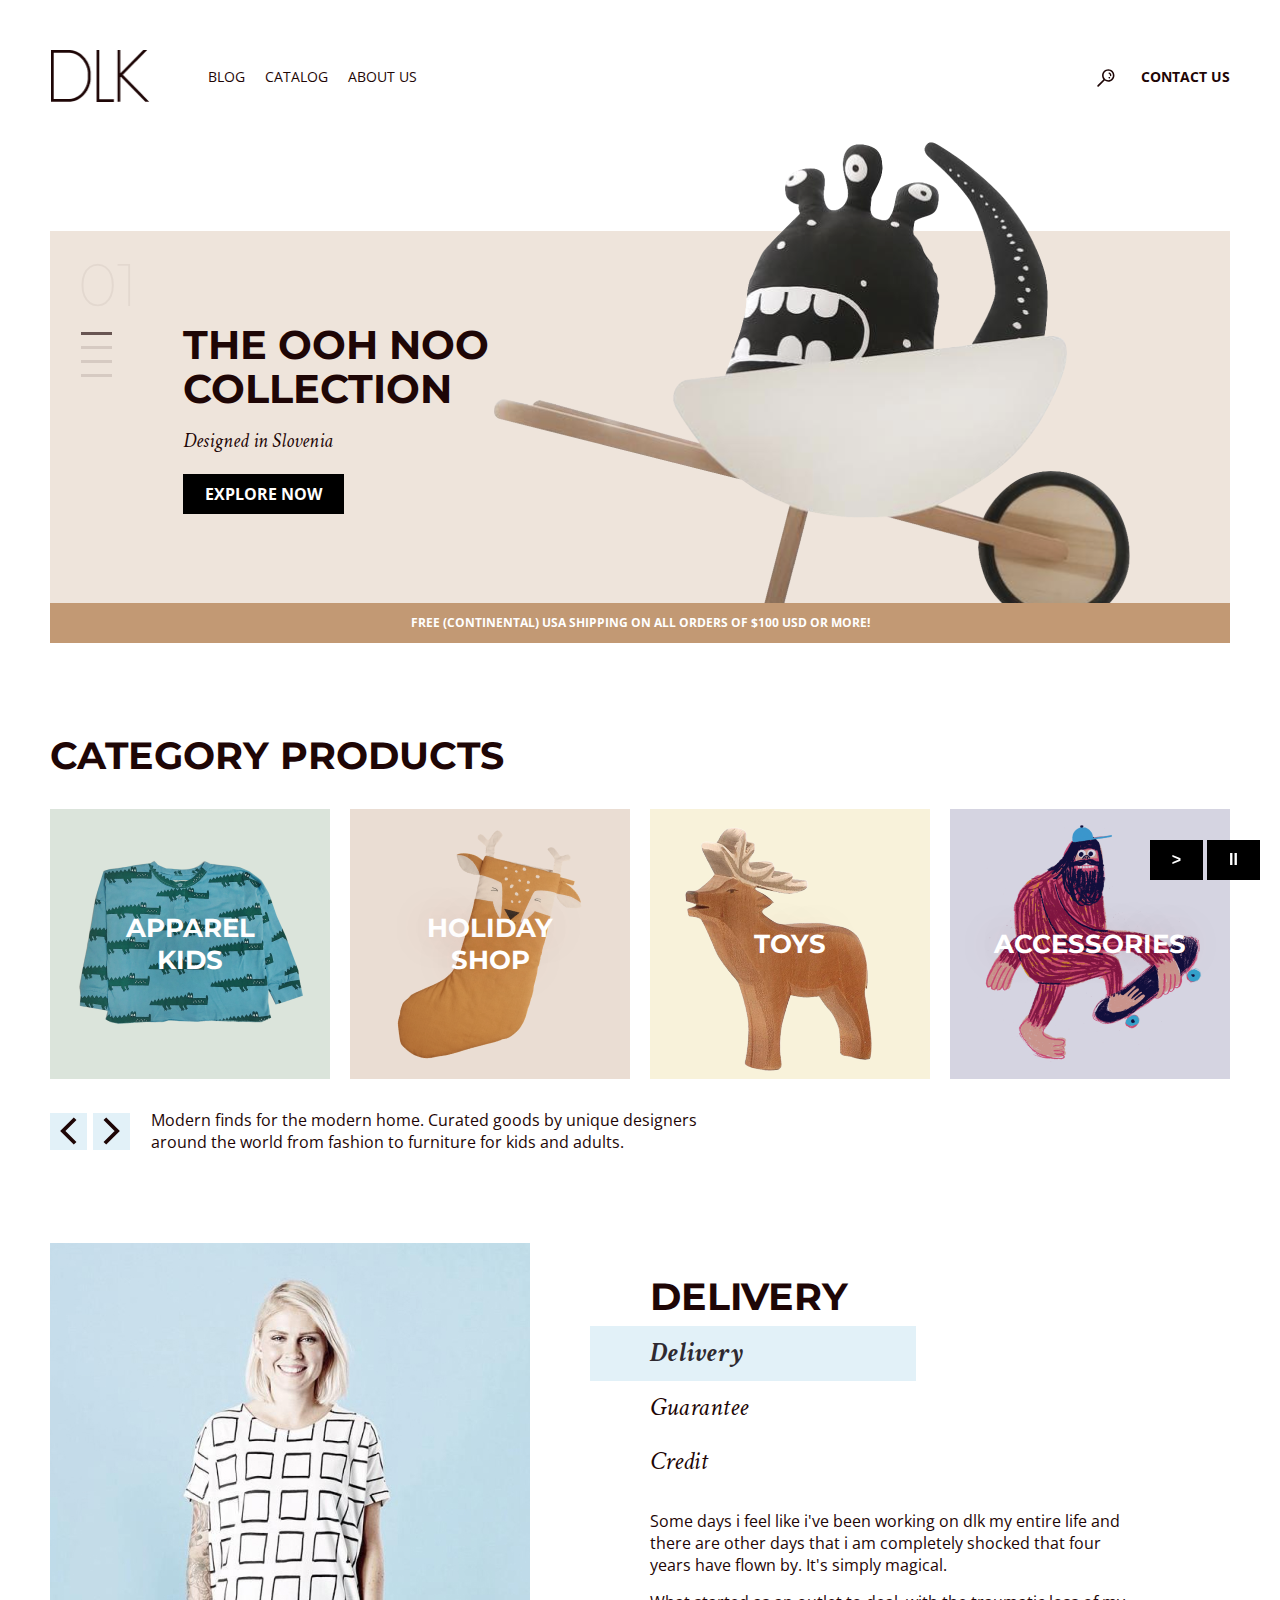
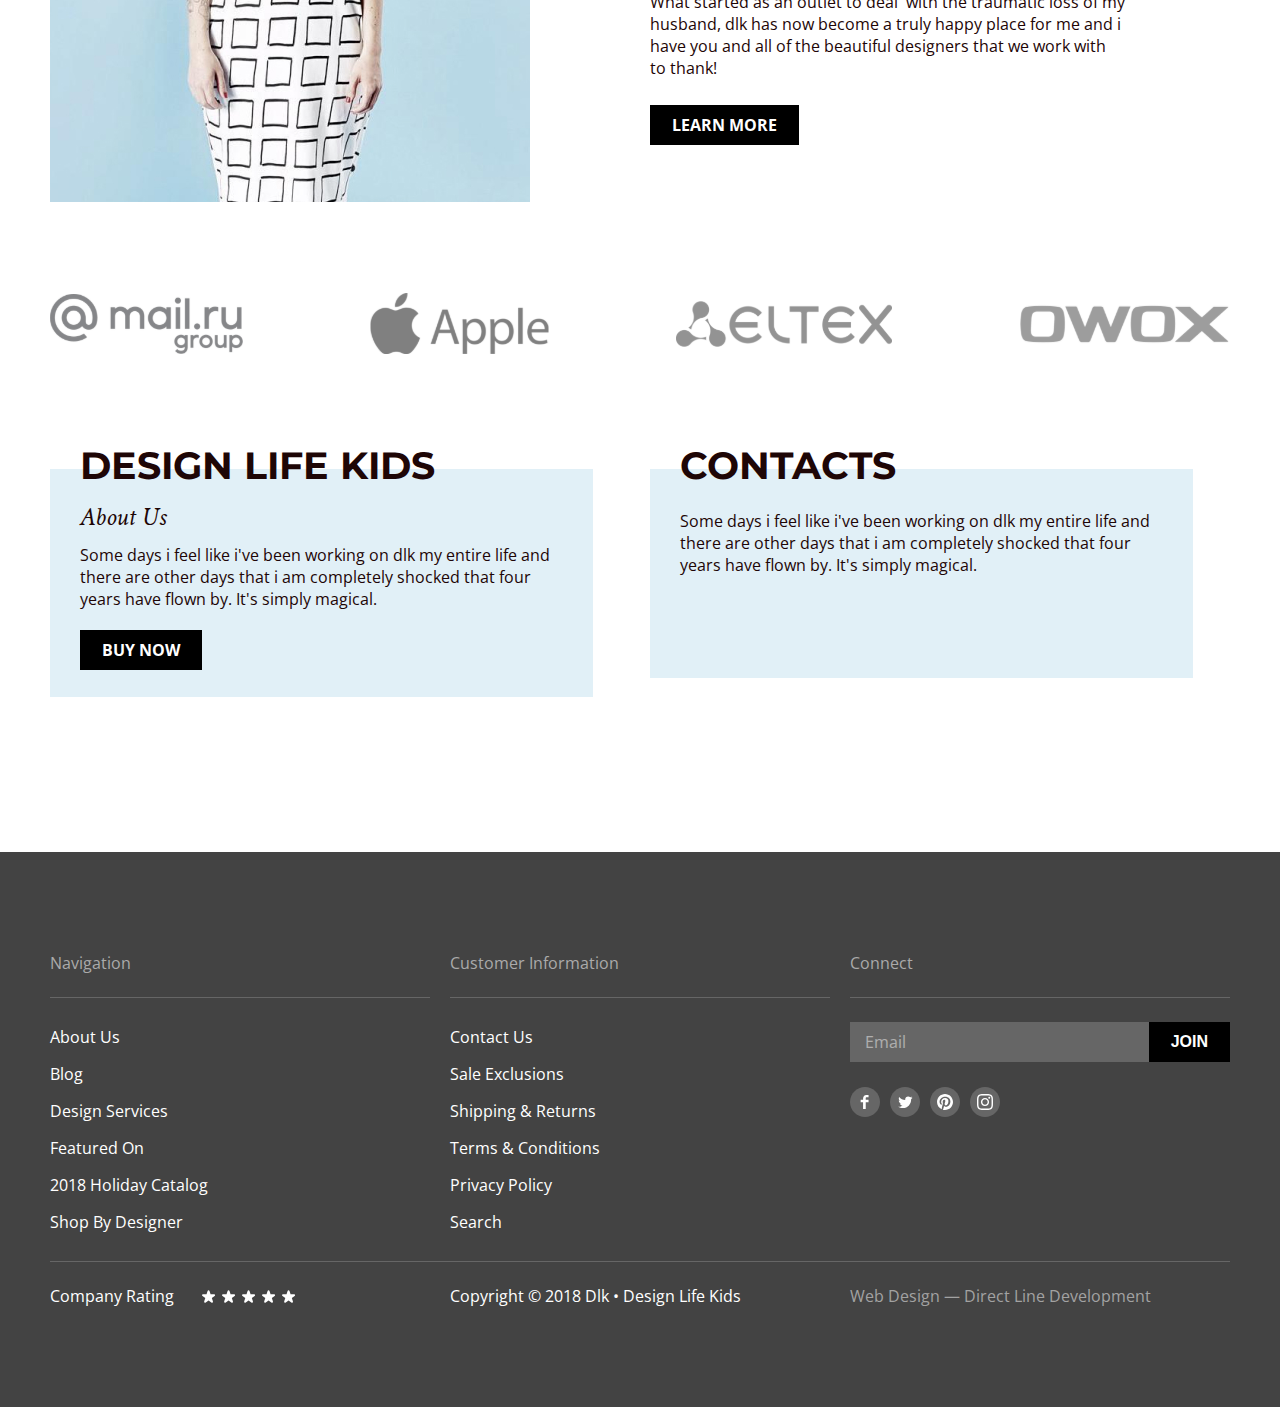
==== commit 60d41129: "Some fixes for criteria" ====
--- a/index.html
+++ b/index.html
@@ -4,9 +4,9 @@
     <meta charset="UTF-8">
     <meta http-equiv="X-UA-Compatible" content="IE=edge">
     <meta name="viewport" content="width=device-width, initial-scale=1.0">
-    <link rel="stylesheet" href="css/normalize.css">
-    <link rel="stylesheet" href="css/common.css">
-    <link rel="stylesheet" href="css/index.css">
+    <link rel="stylesheet" href="css/normalize.min.css">
+    <link rel="stylesheet" href="css/common.min.css">
+    <link rel="stylesheet" href="css/index.min.css">
     <link rel="preconnect" href="https://fonts.googleapis.com">
     <link rel="preconnect" href="https://fonts.gstatic.com" crossorigin>
     <link href="https://fonts.googleapis.com/css2?family=Crimson+Text:ital@0;1&family=Montserrat:wght@200;400;700&family=Open+Sans:wght@400;700&display=swap" rel="stylesheet">
@@ -18,7 +18,7 @@
         <a href="/" class="logo">
             <img src="img/logo.png" alt="Logo" class="logo__image">
         </a>
-        <nav class="header__menu">
+        <nav class="header__menu" aria-label="Header menu">
             <ul class="header__list undotted">
                 <li class="header__item">
                     <a href="blog.html">Blog</a>
@@ -171,7 +171,7 @@
     <footer class="footer">
         <div class="wrapper">
             <div class="footer__top">
-                <nav class="footer__column">
+                <nav class="footer__column" aria-label="Footer navigation">
                     <h3 class="footer__title">Navigation</h3>
                     <ul class="footer__list undotted">
                         <li class="footer__item">
@@ -194,7 +194,7 @@
                         </li>
                     </ul>
                 </nav>
-                <nav class="footer__column">
+                <nav class="footer__column" aria-label="Customer information">
                     <h3 class="footer__title">Customer Information</h3>
                     <ul class="footer__list undotted">
                         <li class="footer__item">
@@ -222,7 +222,7 @@
                     <div class="footer__join">
                         <input type="email" name="joi" id="join" placeholder="Email" class="footer__input">
                         <label for="join" class="hidden-text">Join</label>
-                        <a href="#" class="button">Join</a>
+                        <button class="button">Join</button>
                     </div>
                     <ul class="footer__communities undotted">
                         <li class="footer__social">
@@ -299,8 +299,8 @@
             Тег audio не поддерживается вашим браузером.
         </audio>
         <div class="bg-music__controls">
-            <button class="bg-music__play button" onclick="document.getElementById('player').play()">></button>
-            <button class="bg-music__pause button" onclick="document.getElementById('player').pause()">II</button>
+            <button class="bg-music__play button" onclick="document.getElementById('player').play()" aria-label="Resume music">></button>
+            <button class="bg-music__pause button" onclick="document.getElementById('player').pause()" aria-label="Pause music">II</button>
             <!-- <button class="bg-music__volup" onclick="document.getElementById('player').volume+=0.1">VOL+</button>
             <button class="bg-music__voldown" onclick="document.getElementById('player').volume-=0.1">VOL-</button> -->
         </div> 
@@ -342,7 +342,7 @@
                 </svg>                    
             </button>
 
-            <script src="js/modal.js"></script>
+            <script src="js/modal.min.js"></script>
 
         </form>
     </div>
--- a/css/common.min.css
+++ b/css/common.min.css
@@ -0,0 +1 @@
+*{box-sizing:border-box}a{text-decoration:none}body,h1,h2,h3,h4,p{margin:0}img{display:block}a,body{color:#1e0606}body{font-family:"Open Sans","Arial",sans-serif;font-weight:400;font-size:16px;line-height:22px}.undotted{list-style-type:none;margin:0;padding:0}.hidden-text{font-size:0;line-height:0}.wrapper{max-width:1180px;width:100%;margin:0 auto}.logo__image,.logo__image::after{height:52px;width:100px;position:relative}.logo__image::after{content:attr(alt);display:block;background:#bbb;position:absolute;left:0;top:0}.header{display:flex;align-items:center;margin:50px auto 60px;text-transform:uppercase}.header__menu{margin:0 auto 0 58px}.header__list{display:flex}.header__item{margin-right:20px;font-size:14px;line-height:19px}.header__item_bold{font-weight:700}.header__item:last-child{margin-right:0}.header__search{margin-right:33px;background-color:transparent;border:0;width:17px;height:17px;cursor:pointer}.breadcrumb{display:flex;flex-direction:column}.breadcrumb__title{font-family:"Montserrat";font-weight:700;font-size:40px;line-height:49px;text-transform:uppercase;margin-bottom:13px}.breadcrumb__list{display:flex;margin-bottom:50px}.breadcrumb__item{font-family:"Crimson Text";font-style:italic;font-weight:400;font-size:20px;line-height:26px;letter-spacing:-1.5px;padding-right:28px;margin-right:22px;position:relative}.breadcrumb__item::after{content:url('data:image/svg+xml; utf8, <svg width="8" height="12" viewBox="0 0 8 12" fill="none" xmlns="http://www.w3.org/2000/svg"><path fill-rule="evenodd" clip-rule="evenodd" d="M1.31229 0L0 1.17735L5.37541 6L0 10.8227L1.31229 12L8 6L1.31229 0Z" fill="%231E0606"/></svg>');position:absolute;top:0;right:0}.breadcrumb__item:last-child{opacity:.5}.breadcrumb__item:last-child:after{display:none}.breadcrumb__item:hover:not(.breadcrumb__item:last-child){text-decoration:underline}.button{background:#000;color:#fff;display:inline-block;padding:9px 22px;font-weight:700;font-size:16px;line-height:22px;text-align:center;text-decoration:none;text-transform:uppercase;border:0;cursor:pointer}.button:hover{background:#c29974}.button:active{background:#cfaf91}.button:disabled{background:#c7c1c1;cursor:default}.categories__title{font-family:"Montserrat";font-weight:700;font-size:38px;line-height:46px;text-transform:uppercase;margin:0 0 30px}.categories__name:hover{text-decoration:underline}.categories__list{display:flex;margin-bottom:30px}.categories__item{margin-right:20px;display:flex;align-items:center;justify-content:center;width:280px;height:270px;position:relative}.categories__item::after{content:"";display:block;position:absolute;width:100%;height:100%;background-repeat:no-repeat;background-position:50%}.categories__item:first-child::after{background-image:url(../img/categories1.png);background-color:#dbe4db;background-blend-mode:multiply;z-index:-1}.categories__item:nth-child(2)::after{background-image:url(../img/categories2.png);background-color:#eaddd3;background-blend-mode:multiply;z-index:-1}.categories__item:nth-child(3)::after{background-image:url(../img/categories3.png);background-color:#f8f2da;z-index:-1}.categories__item:nth-child(4)::after{background-image:url(../img/categories4.png);background-color:#d5d4e1;background-blend-mode:multiply;z-index:-1}.categories__item:nth-child(5)::after,.categories__item:nth-child(6)::after{background-image:url(../img/categories5.png);background-color:#f3d0db;background-blend-mode:multiply;z-index:-1}.categories__item:nth-child(6)::after{background-image:url(../img/categories6.png);background-color:#e5eaf8}.categories__item:last-child{margin-right:0}.categories__name{font-family:"Montserrat";font-weight:700;font-size:26px;line-height:32px;text-align:center;text-transform:uppercase;color:#fff;text-shadow:0 0 40px rgba(147,3,3,.25);max-width:200px}.footer{background:#434343;padding:100px 0;position:relative}.footer a,.footer p{color:#fff}.footer__title{font-weight:400;line-height:22px;font-size:16px;color:#aaa;position:relative;border-bottom:1px solid #666;padding-bottom:23px;margin-bottom:28px}.footer__reference.footer__reference{color:#a2a2a2}.footer__bottom,.footer__column,.footer__communities,.footer__join,.footer__stars,.footer__top{display:flex}.footer__column{position:relative;flex-direction:column;width:380px;margin-right:20px}.footer__column:last-child{margin-right:0}.footer__top{margin-bottom:13px}.footer__bottom{padding-top:23px;border-top:1px solid #666}.footer__item,legend{margin-bottom:15px}.footer__join{margin-bottom:25px;margin-top:-4px}.footer__reference{position:absolute;bottom:0}.footer__social{margin-right:10px;cursor:pointer;position:relative}.footer__social img::after{content:attr(alt);display:block;height:30px;width:100%;background:#bbb;position:absolute;left:0;top:0}.footer__rating{display:flex;flex-direction:row-reverse;margin-right:auto}.footer__star{margin-right:6px;display:flex;align-items:center}.footer__stars-radio:checked~.footer__star path{fill:#c29974}.footer__star.footer__star:hover path,.footer__star:hover~.footer__star path{fill:#836e5b}.footer__rating-text{margin-right:28px}.footer__stars-radio:checked~.footer__rating-text{color:#c29974}.footer__rating-text:hover,.footer__star:hover~.footer__rating-text{color:#836e5b}.footer__stars-radio:focus+.footer__star{outline:auto}.footer__input{width:100%;background-color:#666;color:#ebebeb;border:0;padding:9px 15px;font-size:16px;line-height:22px}.footer__input:focus{outline:1px solid #fffdfd}.footer__input::placeholder{color:#ebebeb}.footer__item:hover,.footer__social:hover,.header__item:hover,.header__search:hover,.logo:hover{opacity:.5}.footer__item:active,.footer__social:active,.header__item:active,.header__search:active,.logo:active{opacity:.25}.field-2-column{display:flex;justify-content:space-between}.field-2-column *{width:100%}input[type=checkbox],input[type=radio]{width:0;height:0;position:absolute;opacity:0}.checkbox-label,.radio-label{position:relative;padding-left:35px;cursor:pointer}.checkbox-label:hover,.radio-label:hover{text-decoration:underline}.checkbox-label:before{content:""}.checkbox-label:after,.checkbox-label:before,.radio-label:before{display:block;position:absolute}.radio-label:before{content:""}.radio-label:after{display:block;position:absolute;border-radius:50%}.checkbox-label:before,.radio-label:before{bottom:1px;left:0;width:15px;height:15px;border:2px solid #c29974;border-radius:3px}.radio-label:before{width:18px;height:18px;border-radius:100%}.checkbox-label:after{content:url('data:image/svg+xml; utf8, <svg width="15" height="15" viewBox="0 0 15 15" fill="none" xmlns="http://www.w3.org/2000/svg"><mask id="path-1-inside-1_30016_2118" fill="white"><path fill-rule="evenodd" clip-rule="evenodd" d="M14.0995 0.27329C14.7769 0.645909 15.0241 1.49719 14.6515 2.17468L8.33975 13.6505C7.57502 15.0409 5.60377 15.1135 4.73896 13.783L0.825952 7.76298C0.404568 7.11469 0.588506 6.24755 1.23679 5.82617C1.88507 5.40479 2.75221 5.58872 3.17359 6.23701L6.44962 11.277L12.1981 0.825306C12.5707 0.147817 13.422 -0.0993293 14.0995 0.27329Z"/></mask><path d="M14.6515 2.17468L17.1049 3.52405L17.1049 3.52405L14.6515 2.17468ZM14.0995 0.27329L15.4488 -2.18011L15.4488 -2.18012L14.0995 0.27329ZM8.33975 13.6505L10.7932 14.9999L10.7932 14.9999L8.33975 13.6505ZM4.73896 13.783L2.39132 15.309L2.39132 15.309L4.73896 13.783ZM0.825952 7.76298L-1.52169 9.28894H-1.52169L0.825952 7.76298ZM1.23679 5.82617L2.76276 8.17381L2.76276 8.17381L1.23679 5.82617ZM3.17359 6.23701L5.52124 4.71104L3.17359 6.23701ZM6.44962 11.277L4.10197 12.803L6.64993 16.7229L8.90302 12.6264L6.44962 11.277ZM12.1981 0.825306L9.74467 -0.524069L9.74467 -0.524067L12.1981 0.825306ZM17.1049 3.52405C18.2227 1.49158 17.4813 -1.06226 15.4488 -2.18011L12.7501 2.72669C12.0726 2.35408 11.8255 1.5028 12.1981 0.825306L17.1049 3.52405ZM10.7932 14.9999L17.1049 3.52405L12.1981 0.825305L5.88634 12.3012L10.7932 14.9999ZM2.39132 15.309C4.40921 18.4134 9.0088 18.2442 10.7932 14.9999L5.88634 12.3012C6.14125 11.8377 6.79833 11.8135 7.0866 12.257L2.39132 15.309ZM-1.52169 9.28894L2.39132 15.309L7.0866 12.257L3.17359 6.23701L-1.52169 9.28894ZM-0.289177 3.47853C-2.23403 4.74268 -2.78584 7.34409 -1.52169 9.28894L3.17359 6.23701C3.59498 6.88529 3.41104 7.75243 2.76276 8.17381L-0.289177 3.47853ZM5.52124 4.71104C4.25708 2.76619 1.65567 2.21438 -0.289178 3.47853L2.76276 8.17381C2.11447 8.5952 1.24734 8.41126 0.825952 7.76298L5.52124 4.71104ZM8.79726 9.75107L5.52124 4.71104L0.825952 7.76298L4.10197 12.803L8.79726 9.75107ZM9.74467 -0.524067L3.99621 9.92767L8.90302 12.6264L14.6515 2.17468L9.74467 -0.524067ZM15.4488 -2.18012C13.4164 -3.29797 10.8625 -2.55653 9.74467 -0.524069L14.6515 2.17468C14.2789 2.85217 13.4276 3.09931 12.7501 2.72669L15.4488 -2.18012Z" fill="%23C29974" mask="url(%23path-1-inside-1_30016_2118)"/></svg>');bottom:0;left:4px;opacity:0}.radio-label:after{content:url('data:image/svg+xml; utf8, <svg width="12" height="12" viewBox="0 0 12 12" fill="none" xmlns="http://www.w3.org/2000/svg"><circle cx="6" cy="6" r="5" fill="%23C29974" stroke="%23C29974" stroke-width="2"/></svg>');bottom:1px;left:5px;opacity:0}fieldset:disabled :hover{text-decoration:none}.checkbox-input:disabled+.checkbox-label,.checkbox-input:disabled+.checkbox-label::before,.radio-input:disabled+.radio-label,.radio-input:disabled+.radio-label::before,fieldset:disabled .checkbox-label,fieldset:disabled .checkbox-label::before,fieldset:disabled .radio-label,fieldset:disabled .radio-label::before{opacity:.5;cursor:default;pointer-events:none}.checkbox-input:disabled+.checkbox-label.checkbox-label::after,.radio-input:disabled+.radio-label.radio-label::after,fieldset:disabled .checkbox-label.checkbox-label::after,fieldset:disabled .radio-label.radio-label::after{opacity:0;cursor:default}input[type=tel]:disabled,input[type=text]:disabled,textarea:disabled{border:1px solid #ebebeb;background:#fff}.checkbox-input:checked+.checkbox-label::after,.radio-input:checked+.radio-label::after{opacity:1}.checkbox-input:focus-visible+.checkbox-label,.radio-input:focus-visible+.radio-label{outline:auto}input,textarea{resize:none;outline:0;background:#fff;border:1px solid rgba(0,0,0,.2);padding:13px 20px 11px;font-size:18px;line-height:25px;font-family:"Open Sans","Arial",sans-serif}input::placeholder,textarea::placeholder{color:#1e0606}input:focus,textarea:focus{outline:1px solid #c29974}.input-wrapper{display:flex;flex-direction:column;margin-bottom:20px;margin-right:21px}.input-wrapper_horizontal{flex-direction:row}.input-wrapper label{margin-bottom:3px}fieldset{border:0;padding:0;margin:0}label{font-size:14px;line-height:19px}.pagination{display:flex;margin-bottom:54px}.pagination-pages{display:flex;margin:0 auto}.pagination-button{border:0;cursor:pointer;background:0 0;margin-top:-6px}.pagination-button:hover path{stroke:#c29974}.pagination-button:active path{stroke:#d4b79e}.pagination-link{font-family:"Montserrat";font-weight:700;line-height:20px;text-transform:uppercase;margin-right:65px}.pagination-link:hover a{color:#aaa}.pagination-link:last-child{margin-right:0}.pagination-link:first-child a{color:#c29974}--- a/css/index.min.css
+++ b/css/index.min.css
@@ -0,0 +1 @@
+.banner{margin-bottom:70px}.banner .wrapper{position:relative;top:-20px;padding-top:89px}.banner__title{font-family:"Montserrat";font-weight:700;font-size:40px;line-height:110%;margin-top:3px;margin-bottom:17px;width:40%}.banner__origin{font-family:"Crimson Text";font-style:italic;font-size:20px;line-height:26px;margin-bottom:20px}.banner__monster{position:absolute;top:-89px;right:100px}.banner__monster::after{content:attr(alt);display:block;height:461px;width:635px;background:#eee4db;position:absolute;right:0;top:0}.banner__top{position:relative;background-color:#eee4db;padding-top:89px;padding-bottom:89px}.banner__bottom{font-family:"Open Sans";font-weight:700;font-size:12px;line-height:16px;text-align:center;text-transform:uppercase;color:#fff;padding:12px 0;background-color:#c29974}.banner__content{margin-left:133px}.banner__slide-num{position:absolute;top:17px;left:28px;font-family:"Montserrat";font-style:normal;font-weight:200;font-size:60px;line-height:73px;color:rgba(30,6,6,.05)}.banner__slide-select{display:flex;flex-direction:column;position:absolute;top:101px}.banner__slide-label{margin-bottom:14px;display:block;position:relative;cursor:pointer}.banner__slide-label::before{background:#d6cac2}.banner__slide-label::after,.banner__slide-label::before,.banner__slide-label:hover::after{content:"";display:block;position:absolute;top:0;left:31px;width:31px;height:3px}.banner__slide-label::after{background:rgba(30,6,6,.6);opacity:0}.banner__slide-label:hover::after{opacity:1;background-color:#725f5b}.advantages__radio:checked+.advantages__label::after,.banner__radio:checked+.banner__slide-label::after{opacity:1}.banner__radio:focus+.banner__slide-label{outline:auto}.categories__pagination{display:flex;align-items:center;margin-bottom:90px}.categories__button{width:37px;height:37px;background:rgba(112,187,220,.2);padding:4px 10px;border:0;cursor:pointer;display:flex;align-items:center;justify-content:center}.categories__description{margin-left:15px;max-width:50%}.categories__button{margin-right:6px}.categories__button:hover path{stroke:#c29974}.categories__button:active path{stroke:#d4b79e}.advantages{display:flex;margin-bottom:91px}.advantages__title{font-family:"Montserrat";font-style:normal;font-weight:700;font-size:38px;line-height:46px;text-transform:uppercase;margin-bottom:6px}.advantages__img{margin-right:120px;position:relative;height:559px;width:480px}.advantages__img::after{content:attr(alt);display:block;height:559px;width:480px;background:#c9dfec;position:absolute;left:0;top:0}.advantages__content{padding-top:31px}.advantages__item{padding:10px 0;position:relative}.advantages__item:first-child label{letter-spacing:1px}.advantages__list{margin-bottom:22px}.advantages__label{font-family:"Crimson Text";font-style:italic;font-weight:400;font-size:26px;line-height:34px;cursor:pointer}.advantages__label::after{content:"";display:block;position:absolute;top:0;left:-60px;width:326px;height:55px;background:rgba(112,187,220,.2);opacity:0}.advantages__radio:focus-visible+.advantages__label::after{outline:auto}.advantages__radio:checked+.advantages__label{font-weight:700}.advantages p{margin-bottom:15px}.advantages__text{margin-bottom:26px;max-width:480px}.awards{margin-bottom:89px}.awards__list{display:flex;justify-content:space-between;align-items:center}.awards__img{position:relative}.awards__img::after{content:attr(alt);display:block;height:60px;width:200px;background:#bbb;position:absolute;left:0;top:0}.information{display:flex;align-items:flex-start;margin-bottom:155px}.information p{max-width:483px;margin-bottom:20px}.information__about,.information__contacts{position:relative;margin-top:26px;padding:31px 30px 0;background:#e1f0f7}.information__about{margin-right:57px;padding-bottom:27px}.information__contacts{padding-bottom:72px}.information__title{font-family:"Montserrat";font-weight:700;font-size:38px;line-height:46px;text-transform:uppercase;position:absolute;top:-26px}.information__subtitle{font-family:"Crimson Text";font-style:italic;font-weight:400;font-size:26px;line-height:34px;margin-bottom:10px}.information__contacts p{margin:10px 0 30px}.information__map{position:absolute}.bg-music{position:relative}.bg-music__controls{position:fixed;bottom:20px;right:20px}.modal{justify-content:center;align-items:center;position:fixed;width:100%;height:100%;top:0;left:0;background:rgba(125,151,218,.8);display:none}.modal .checkbox-label{letter-spacing:-.35px}.modal__form{position:relative;background:#e5eaf8;width:680px;padding:42px 40px}.modal-show{display:flex}.close{background:0 0;border:0;cursor:pointer;position:absolute;top:0;right:-25px;padding:0}.close:hover{opacity:.7}.close:active{opacity:.4}.input-wrapper{margin-right:0}.field-2-column .input-wrapper{max-width:48.5%}